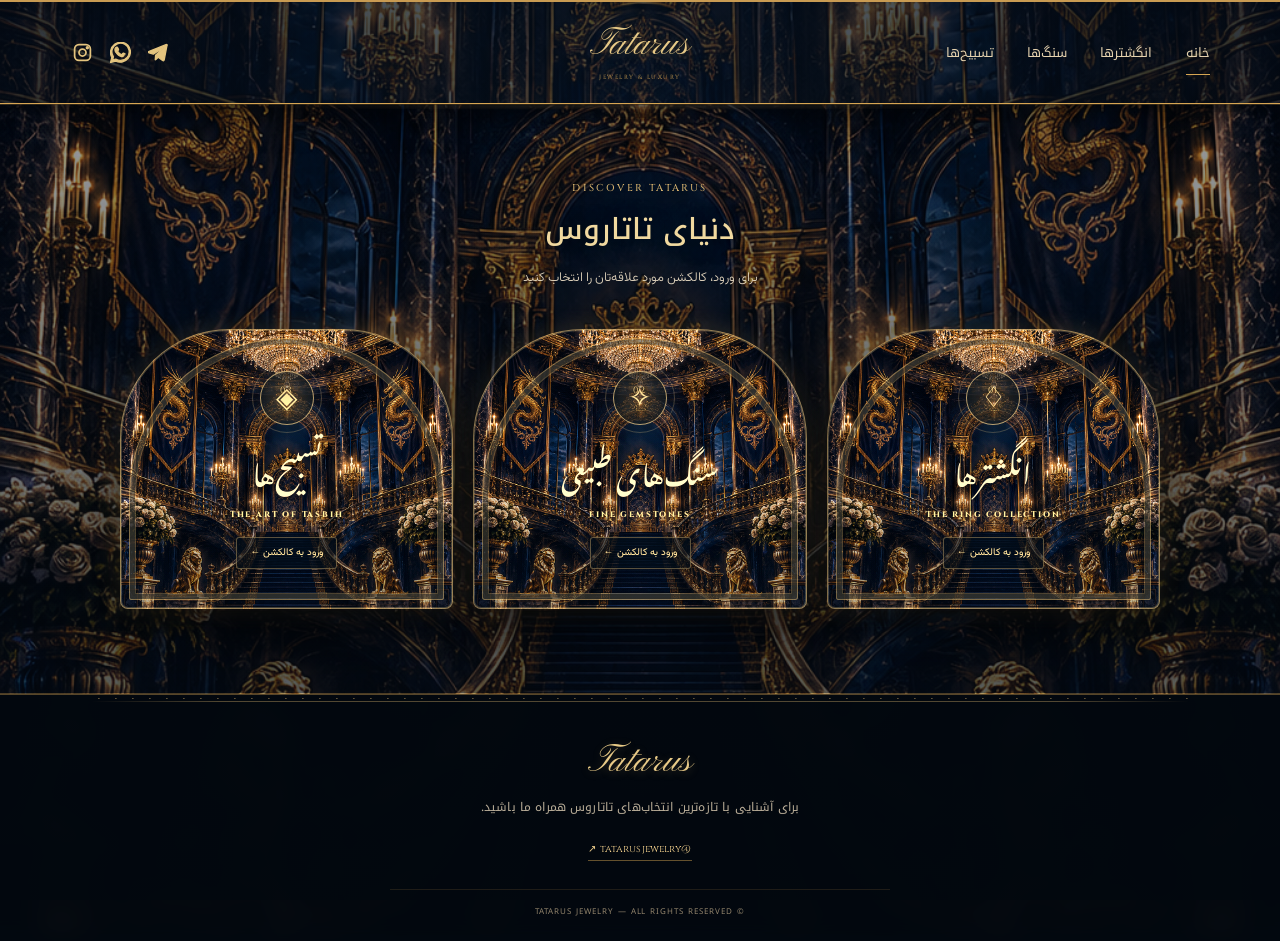
==== index.html @ 9fd5b5a6 "Add Instagram WhatsApp and Telegram header icons" ====
<!DOCTYPE html>
<html lang="fa" dir="rtl">
<head>
  <meta charset="UTF-8">
  <meta name="viewport" content="width=device-width, initial-scale=1">
  <meta name="theme-color" content="#06101e">
  <meta name="description" content="جواهری تاتاروس؛ انتخابی اصیل از انگشترها، سنگ‌های طبیعی و تسبیح‌های خاص.">
  <title>جواهری تاتاروس | TATARUS</title>
  <link rel="preconnect" href="https://fonts.googleapis.com">
  <link rel="preconnect" href="https://fonts.gstatic.com" crossorigin>
  <link href="https://fonts.googleapis.com/css2?family=Cinzel:wght@400;500;600;700&family=Pinyon+Script&family=Great+Vibes&family=Katibeh&family=Noto+Nastaliq+Urdu&family=Noto+Kufi+Arabic:wght@400;500;600;700&family=Vazirmatn:wght@300;400;500;600;700&display=swap" rel="stylesheet">
  <link rel="stylesheet" href="style.css?v=47">
</head>
<body>
<header class="site-header" id="home">
  <a class="wordmark" href="index.html"><span>Tatarus</span><small>JEWELRY &amp; LUXURY</small></a>
  <nav class="main-nav" aria-label="منوی اصلی"><a class="active" href="index.html">خانه</a><a href="rings.html">انگشترها</a><a href="gemstones.html">سنگ‌ها</a><a href="tasbih.html">تسبیح‌ها</a></nav>
  <div class="socials" aria-label="شبکه‌های اجتماعی">
    <a href="https://www.instagram.com/tatarusjewelry/" target="_blank" rel="noopener" aria-label="Instagram" title="Instagram"><svg viewBox="0 0 24 24" aria-hidden="true"><rect x="3" y="3" width="18" height="18" rx="5" fill="none" stroke="currentColor" stroke-width="2"/><circle cx="12" cy="12" r="4" fill="none" stroke="currentColor" stroke-width="2"/><circle cx="17.5" cy="6.5" r="1.2" fill="currentColor"/></svg></a>
    <a href="https://wa.me/989373310885" target="_blank" rel="noopener" aria-label="WhatsApp" title="WhatsApp"><svg viewBox="0 0 24 24" aria-hidden="true"><path fill="currentColor" d="M20.5 3.5A11.8 11.8 0 0 0 2 17.7L.5 23.5l6-1.6A11.8 11.8 0 0 0 20.5 3.5ZM12 21a9.8 9.8 0 0 1-5-1.4l-.4-.2-3.5.9.9-3.4-.2-.4A9.8 9.8 0 1 1 12 21Zm5.4-7.3c-.3-.2-1.7-.9-2-.9s-.5-.2-.7.2-.8.9-1 1.1-.4.2-.7.1a8 8 0 0 1-2.4-1.5 9 9 0 0 1-1.7-2.1c-.2-.3 0-.5.2-.7l.5-.6.2-.5-.1-.5-.9-2.1c-.2-.5-.5-.4-.7-.4h-.6c-.2 0-.5.1-.8.4s-1.1 1.1-1.1 2.6 1.1 3 1.2 3.2a11 11 0 0 0 4.2 4c.6.3 1.1.5 1.5.6.6.2 1.2.2 1.6.1.5-.1 1.7-.7 1.9-1.4.2-.7.2-1.3.1-1.4s-.3-.2-.6-.4Z"/></svg></a>
    <a href="https://t.me/+989373310885" target="_blank" rel="noopener" aria-label="Telegram" title="Telegram"><svg viewBox="0 0 24 24" aria-hidden="true"><path fill="currentColor" d="m21.8 3.2-3.3 17.1c-.2 1.2-.9 1.5-1.8.9l-5-3.7-2.4 2.3c-.3.3-.5.5-1 .5l.4-5.1 9.3-8.4c.4-.4-.1-.6-.6-.2L6.1 13.8l-4.9-1.5c-1.1-.3-1.1-1.1.2-1.6L20.5 3c.9-.3 1.6.2 1.3 1.2Z"/></svg></a>
  </div>
</header>
<main>
<section class="collection section-shell" id="collections"><div class="section-heading"><p class="eyebrow">DISCOVER TATARUS</p><h2>دنیای تاتاروس</h2><p>برای ورود، کالکشن مورد علاقه‌تان را انتخاب کنید</p></div>
<div class="category-doors">
<a class="category-door rings-door" href="rings.html"><span class="door-number">01</span><span class="door-symbol">♢</span><b>انگشترها</b><small>THE RING COLLECTION</small><i>ورود به کالکشن ←</i></a>
<a class="category-door stones-door" href="gemstones.html"><span class="door-number">02</span><span class="door-symbol">✧</span><b>سنگ‌های طبیعی</b><small>FINE GEMSTONES</small><i>ورود به کالکشن ←</i></a>
<a class="category-door tasbih-door" href="tasbih.html"><span class="door-number">03</span><span class="door-symbol">◈</span><b>تسبیح‌ها</b><small>THE ART OF TASBIH</small><i>ورود به کالکشن ←</i></a>
</div></section>
</main>
<footer id="contact"><a class="footer-wordmark" href="index.html">Tatarus</a><p>برای آشنایی با تازه‌ترین انتخاب‌های تاتاروس همراه ما باشید.</p><a class="footer-instagram" href="https://www.instagram.com/tatarusjewelry/" target="_blank" rel="noopener">@tatarusjewelry ↗</a><small>© TATARUS JEWELRY — ALL RIGHTS RESERVED</small></footer>
</body></html>
---- style.css ----
:root{--night:#050b14;--navy:#07172a;--blue:#0b2944;--gold:#d7a653;--gold-light:#f3d18e;--cream:#f5e5c8;--muted:#b9b1a2;--line:#c7964d66}
*{box-sizing:border-box}
html{scroll-behavior:smooth;scroll-padding-top:90px}
body{margin:0;background:var(--night);color:var(--cream);font-family:"Vazirmatn",Tahoma,sans-serif;line-height:1.9}
a{color:inherit;text-decoration:none}
.site-header{height:104px;padding:0 5.5%;display:grid;grid-template-columns:1fr auto 1fr;align-items:center;position:relative;z-index:5;background:radial-gradient(ellipse at 50% 0%,#16304b 0%,#081525 62%,#050b14 100%);border-bottom:1px solid var(--gold);box-shadow:0 8px 35px #0009}
.site-header:before,.site-header:after{content:"";position:absolute;bottom:5px;width:9%;height:1px;background:linear-gradient(90deg,transparent,var(--gold));opacity:.65}
.site-header:before{right:0}.site-header:after{left:0;transform:scaleX(-1)}
.wordmark{justify-self:center;display:flex;flex-direction:column;align-items:center;direction:ltr;line-height:1.2}
.wordmark span{font:400 43px "Great Vibes",cursive;letter-spacing:.035em;color:var(--gold-light);text-shadow:0 0 22px #d7a65355}.footer-wordmark{font:400 34px "Great Vibes",cursive;letter-spacing:.035em;color:var(--gold-light)}
.wordmark small{font:8px "Cinzel",Georgia,serif;letter-spacing:.3em;color:var(--gold);margin-top:7px}
.main-nav{display:flex;gap:clamp(18px,2.6vw,42px);align-items:center}
.main-nav a{font-size:14px;color:#e5d2ae;position:relative;padding:12px 0}
.main-nav a:after{content:"";position:absolute;bottom:3px;right:0;width:0;height:1px;background:var(--gold);transition:.25s}
.main-nav a:hover:after,.main-nav a.active:after{width:100%}
.socials{justify-self:end;display:flex;align-items:center;gap:15px;direction:ltr;color:var(--gold-light);font-size:25px}
.socials span{height:25px;width:1px;background:#c7964d88}
.hero{min-height:590px;position:relative;isolation:isolate;overflow:hidden;display:grid;grid-template-columns:1.05fr .95fr;align-items:center;padding:55px 9% 80px;background:radial-gradient(ellipse at 24% 60%,#0d3452 0%,#09223b 30%,#07172a 64%,#050b14 100%)}
.hero:before{content:"";position:absolute;inset:14px;border:1px solid #d7a65377;z-index:-1;pointer-events:none}
.hero:after{content:"";position:absolute;inset:0;z-index:-1;opacity:.25;background:repeating-radial-gradient(ellipse at 20% 120%,transparent 0 34px,#7aa0b51c 35px 36px,transparent 37px 70px),linear-gradient(90deg,transparent 0%,#02081155 55%,#020811a8 100%)}
.hero-atmosphere{position:absolute;inset:0;z-index:-1;background:radial-gradient(ellipse at 50% 30%,transparent 10%,#02071188 100%)}
.hero-content{grid-column:1;grid-row:1;text-align:right;position:relative;z-index:2;padding:20px 0}
.eyebrow{font:10px "Cinzel",Georgia,serif;letter-spacing:.27em;color:var(--gold);margin:0 0 14px}
.hero h1{font-size:clamp(43px,5vw,68px);font-weight:500;line-height:1.35;margin:0;color:var(--gold-light);text-shadow:0 5px 25px #0009}
.hero h1 em{font-style:normal;color:#f7e9ce}
.hero-subtitle{font-size:clamp(17px,2vw,23px);color:#e6bd78;margin:5px 0 0}
.ornament{display:flex;align-items:center;gap:12px;width:min(100%,330px);margin:22px 0;color:var(--gold)}
.ornament i{height:1px;flex:1;background:linear-gradient(90deg,transparent,var(--gold))}
.ornament i:last-child{background:linear-gradient(90deg,var(--gold),transparent)}
.ornament b{font-size:22px;font-weight:400}
.hero-description{font-size:15px;line-height:2.2;color:#e1d3bc;margin:0 0 26px}
.gold-button{display:inline-flex;align-items:center;gap:28px;padding:10px 24px;border:1px solid var(--gold);color:var(--gold-light);background:#06101c88;clip-path:polygon(8% 0,92% 0,100% 50%,92% 100%,8% 100%,0 50%);min-width:190px;justify-content:center;transition:.25s}
.gold-button:hover{background:var(--gold);color:#07111e}
.gold-button span{font-size:24px;line-height:1}
.hero-art{grid-column:2;grid-row:1;position:relative;min-height:420px;display:grid;place-items:center}
.hero-art:before{content:"";position:absolute;width:min(82%,390px);aspect-ratio:1;border:1px solid #d7a65366;transform:rotate(45deg);box-shadow:0 0 50px #d7a65314,inset 0 0 45px #d7a6530c}
.hero-art:after{content:"";position:absolute;width:min(68%,320px);aspect-ratio:1;border:1px solid #d7a65338;border-radius:50%}
.hero-art-halo{position:absolute;width:65%;aspect-ratio:1;border-radius:50%;background:#d7a65312;filter:blur(45px)}
.hero-art img{position:relative;z-index:1;width:min(76%,350px);max-height:370px;object-fit:contain;filter:drop-shadow(0 16px 38px #000)}
.art-caption{position:absolute;bottom:5px;left:50%;transform:translateX(-50%);font:8px "Cinzel",Georgia,serif;letter-spacing:.24em;color:#c6a36c;white-space:nowrap}
.hero-index{position:absolute;bottom:25px;left:9%;right:9%;display:flex;align-items:center;gap:12px;direction:ltr;color:#c8a66e;font:8px "Cinzel",Georgia,serif;letter-spacing:.2em}
.hero-index i{width:42px;height:1px;background:var(--gold)}
.section-shell{padding-left:7%;padding-right:7%}
.collection{padding-top:66px;padding-bottom:62px;background:linear-gradient(180deg,#071321,#091a2c 50%,#071321);border-top:1px solid #d7a65355;border-bottom:1px solid #d7a65355;position:relative}
.section-heading{text-align:center;margin-bottom:28px}
.section-heading .eyebrow{margin-bottom:5px}
.section-heading h2,.story h2{font-size:clamp(24px,3vw,34px);font-weight:500;color:var(--gold-light);margin:0}
.section-heading>p:last-child{font-size:12px;color:#c6b99f;margin:3px 0 0}
.collection-grid{display:grid;grid-template-columns:repeat(4,1fr);gap:18px}
.collection-card{min-height:190px;position:relative;overflow:hidden;display:flex;flex-direction:column;align-items:center;justify-content:center;gap:5px;border:1px solid var(--gold);outline:1px solid #d7a65344;outline-offset:4px;background:radial-gradient(ellipse at 50% 38%,#334052,#111a27 55%,#080e17);transition:transform .3s,border-color .3s}
.collection-card:before{content:"";position:absolute;inset:7px;border:1px solid #d7a65366;pointer-events:none}
.collection-card:after{content:"";position:absolute;inset:0;background:linear-gradient(135deg,#d7a65314,transparent 45%,#0005);pointer-events:none}
.collection-card:hover{transform:translateY(-5px);border-color:var(--gold-light)}
.collection-card b{font-size:15px;color:#f2d39a;position:relative;z-index:1}
.collection-card small{font:8px "Cinzel",Georgia,serif;letter-spacing:.15em;color:#c7b28e;direction:ltr;position:relative;z-index:1}
.gem{height:85px;width:85px;display:grid;place-items:center;position:relative;margin-bottom:5px;filter:drop-shadow(0 8px 15px #0009)}
.gem:before{content:"";width:54px;height:68px;clip-path:polygon(50% 0,91% 25%,82% 78%,50% 100%,18% 78%,9% 25%);background:linear-gradient(135deg,#d9bd83,#72502c 20%,#f4dfad 32%,#49331e 48%,#d6b36e 70%,#60421e);position:absolute}
.gem span{z-index:1;width:35px;height:48px;clip-path:polygon(50% 0,90% 25%,80% 78%,50% 100%,20% 78%,10% 25%);background:linear-gradient(130deg,#9bc9e8,#164a83 42%,#07172e 70%,#4e86b2);box-shadow:inset 0 0 10px #fff8}
.gem-turquoise span{background:linear-gradient(135deg,#8de7dc,#138b91 45%,#07505c 72%,#b3e9d6)}
.gem-ruby span{background:linear-gradient(135deg,#ff9b9b,#a51e3b 45%,#4c071a 75%,#e76a70)}
.gem-emerald span{background:linear-gradient(135deg,#a7f1bd,#14804d 45%,#06402d 75%,#65c98d)}
.text-link{display:table;margin:29px auto 0;color:var(--gold-light);font-size:12px;border-bottom:1px solid #d7a65377;padding-bottom:5px}
.text-link span{direction:ltr;display:inline-block;margin-right:8px}
.promise{display:grid;grid-template-columns:repeat(4,1fr);align-items:center;gap:12px;padding:27px 7%;background:linear-gradient(90deg,#050b14,#0a1a2c 50%,#050b14);border-bottom:1px solid #d7a65377}
.promise-item{display:flex;align-items:center;justify-content:center;gap:13px}
.promise-icon{font-size:34px;color:var(--gold);line-height:1}
.promise-item div{display:flex;flex-direction:column}
.promise-item b{font-size:13px;color:#edc77f}
.promise-item small{font-size:10px;color:#c3b69e}
.promise-separator{height:44px;width:1px;background:#c7964d88;justify-self:center}
.story{text-align:center;padding-top:72px;padding-bottom:78px;background:radial-gradient(ellipse at 50% 0%,#12243a,#070d17 75%);position:relative;overflow:hidden}
.story:before{content:"";position:absolute;inset:0;background:url("Qasr.PNG") center 52%/220px auto no-repeat;opacity:.045;filter:sepia(1);pointer-events:none}
.story .eyebrow,.story h2,.story>p:last-child{position:relative}
.story h2{margin-bottom:14px}
.story>p:last-child{max-width:650px;margin:0 auto;color:#cfc2a9;font-size:13px;line-height:2.3}
footer{text-align:center;padding:45px 20px 22px;background:#040911;border-top:1px solid #d7a65366}
.footer-wordmark{display:inline-block;font-size:23px}
footer p{font-size:12px;color:#b9ad98;margin:10px 0}
.footer-instagram{display:inline-block;color:var(--gold-light);font:10px "Cinzel",Georgia,serif;letter-spacing:.12em;border-bottom:1px solid #d7a65377;padding-bottom:4px}
footer small{display:block;margin:26px auto 0;padding-top:14px;border-top:1px solid #d7a65322;max-width:500px;color:#92846c;font:8px "Cinzel",Georgia,serif;letter-spacing:.15em}
@media(max-width:760px){
.site-header{height:auto;min-height:88px;padding:13px 18px;grid-template-columns:1fr auto;gap:7px}
.wordmark{grid-column:1;grid-row:1;justify-self:start}.wordmark span{font-size:35px}.wordmark small{font-size:7px}
.socials{grid-column:2;grid-row:1;font-size:21px;gap:10px}
.main-nav{grid-column:1/-1;grid-row:2;justify-content:center;gap:clamp(17px,6vw,30px);padding-top:5px}
.main-nav a{font-size:11px;padding:4px 0}
.hero{min-height:unset;grid-template-columns:1fr;padding:22px 28px 66px;gap:0}
.hero-art{grid-column:1;grid-row:1;min-height:280px}
.hero-art img{width:min(70%,250px);max-height:250px}
.hero-art:before{width:65%}.hero-art:after{width:54%}
.hero-content{grid-column:1;grid-row:2;text-align:center;padding:5px 0 15px}
.hero h1{font-size:43px}.hero-subtitle{font-size:16px}
.ornament{margin:15px auto;width:80%}
.hero-description{font-size:13px;margin-bottom:19px}
.hero-index{left:8%;right:8%;bottom:19px;font-size:7px}
.collection{padding-top:48px;padding-bottom:45px}
.collection-grid{grid-template-columns:repeat(2,minmax(0,1fr));gap:13px}
.collection-card{min-height:170px}
.promise{grid-template-columns:repeat(2,1fr);gap:20px 8px;padding:24px 16px}
.promise-separator{display:none}
.promise-item{justify-content:flex-start;padding-right:8px;gap:9px}
.promise-icon{font-size:28px}
.promise-item b{font-size:11px}.promise-item small{font-size:9px}
.story{padding-top:55px;padding-bottom:58px}
}
@media(max-width:360px){.main-nav{gap:14px}.main-nav a{font-size:10px}.hero h1{font-size:38px}.collection-card{min-height:155px}}


/* FULL-PAGE DRAGON BACKDROP — the original repository artwork anchors the entire page */
html{background:#050b14}
body{
  position:relative;
  isolation:isolate;
  background:transparent !important;
}
body:before{
  content:"";
  position:fixed;
  inset:0;
  z-index:-2;
  pointer-events:none;
  background:
    linear-gradient(180deg,rgba(3,8,16,.58),rgba(3,8,16,.70) 45%,rgba(3,8,16,.78)),
    url("Qasr.PNG") center center / cover no-repeat;
  opacity:1;
}
body:after{
  content:"";
  position:fixed;
  inset:0;
  z-index:-1;
  pointer-events:none;
  background:
    radial-gradient(ellipse at center,transparent 10%,rgba(2,7,14,.38) 100%),
    linear-gradient(90deg,rgba(4,10,19,.45),transparent 50%,rgba(4,10,19,.45));
}
.site-header{
  background:linear-gradient(90deg,rgba(4,10,19,.82),rgba(8,25,43,.72),rgba(4,10,19,.82)) !important;
  backdrop-filter:blur(8px);
}
.hero{
  background:linear-gradient(90deg,rgba(4,12,23,.54),rgba(5,16,29,.34),rgba(4,12,23,.54)) !important;
}
.hero-atmosphere{background:rgba(3,9,17,.18) !important}
.collection{
  background:linear-gradient(180deg,rgba(5,14,25,.78),rgba(7,22,37,.70),rgba(5,14,25,.78)) !important;
}
.promise{
  background:linear-gradient(90deg,rgba(4,10,18,.84),rgba(8,25,42,.74),rgba(4,10,18,.84)) !important;
}
.story{
  background:linear-gradient(180deg,rgba(6,16,29,.78),rgba(3,9,17,.82)) !important;
}
.story:before{opacity:.025 !important}
footer{background:rgba(3,8,15,.88) !important}
@media(max-width:760px){
  body:before{
    background:
      linear-gradient(180deg,rgba(3,8,16,.62),rgba(3,8,16,.74) 48%,rgba(3,8,16,.82)),
      url("Qasr.PNG") center center / auto 100vh no-repeat;
  }
  .hero{background:rgba(4,12,23,.34) !important}
}


/* QASR — palace artwork as the continuous full-page backdrop */
.story:before{background:none !important}
.hero-art{display:none !important}
@media(max-width:760px){body:before{background:linear-gradient(180deg,rgba(3,8,16,.58),rgba(3,8,16,.70) 45%,rgba(3,8,16,.78)),url("Qasr.PNG") center center / cover no-repeat !important}}


/* Royal refined TATAROS wordmark */
.site-header{position:relative;grid-template-columns:1fr auto 1fr !important}
.wordmark{grid-column:2 !important;grid-row:1 !important;justify-self:center !important;align-self:center !important;position:relative;z-index:2}
.wordmark span{font-family:"Cinzel",serif !important;font-size:19px !important;font-weight:500 !important;letter-spacing:.19em !important;line-height:1.15 !important;color:#e4c47e !important;text-shadow:0 1px 8px rgba(212,173,98,.24) !important}
.wordmark small{font-size:6px !important;letter-spacing:.28em !important}
@media(max-width:760px){.site-header{grid-template-columns:1fr auto 1fr !important}.wordmark{grid-column:2 !important;grid-row:1 !important;justify-self:center !important}.wordmark span{font-size:16px !important;letter-spacing:.16em !important}.main-nav{grid-column:1/-1 !important;grid-row:2 !important}}


/* Keep header social icons clear of the centered TATAROS wordmark */
.site-header>.wordmark{grid-column:2 !important;grid-row:1 !important}
.site-header>.main-nav{grid-column:1 !important;grid-row:1 !important}
.site-header>.socials{grid-column:3 !important;grid-row:1 !important;justify-self:end !important;position:relative !important;z-index:3 !important}
@media(max-width:760px){
  .site-header{grid-template-columns:minmax(0,1fr) auto minmax(0,1fr) !important}
  .site-header>.wordmark{grid-column:2 !important;grid-row:1 !important;justify-self:center !important}
  .site-header>.socials{grid-column:3 !important;grid-row:1 !important;justify-self:end !important;gap:7px !important;font-size:17px !important}
  .site-header>.main-nav{grid-column:1/-1 !important;grid-row:2 !important}
}


/* Persian hero title in elegant Nastaliq */
.hero h1{font-family:"Noto Nastaliq Urdu",serif !important;font-size:clamp(34px,4vw,48px) !important;font-weight:500 !important;line-height:2.05 !important;letter-spacing:0 !important;padding:0 0 10px !important}
@media(max-width:760px){.hero h1{font-size:32px !important;line-height:2 !important}}


/* Confirmed Nastaliq treatment — smaller and lighter */
.hero h1{
  font-family:"Noto Nastaliq Urdu",serif !important;
  font-size:27px !important;
  font-weight:400 !important;
  line-height:2.1 !important;
  letter-spacing:0 !important;
  direction:rtl !important;
  text-shadow:0 3px 14px rgba(0,0,0,.55) !important;
  padding:0 0 8px !important;
}
.hero h1 em{font-family:inherit !important;font-style:normal !important}
@media(max-width:760px){
  .hero h1{font-size:23px !important;line-height:2.15 !important}
}


/* Elegant geometric Kufic Persian title */
.hero h1{
  font-family:"Noto Kufi Arabic",sans-serif !important;
  font-size:25px !important;
  font-weight:500 !important;
  line-height:1.9 !important;
  letter-spacing:-.035em !important;
  direction:rtl !important;
  text-shadow:0 2px 12px rgba(0,0,0,.5) !important;
  padding:0 0 8px !important;
}
.hero h1 em{font-family:inherit !important;font-style:normal !important}
@media(max-width:760px){
  .hero h1{font-size:21px !important;line-height:2 !important;letter-spacing:-.04em !important}
}


/* Persian site-wide calligraphic typography: Katibeh, a Thuluth-influenced display face */
body{font-family:"Katibeh","Vazirmatn",serif !important;font-size:19px !important;line-height:2 !important}
body :is(h1,h2,h3,h4,p,a,button,small,b,strong,li,label,input,textarea){font-family:"Katibeh","Vazirmatn",serif}
.site-header .main-nav a{font-size:19px !important}
.hero h1{font-family:"Katibeh","Vazirmatn",serif !important;font-size:32px !important;font-weight:400 !important;line-height:2 !important}
.hero-subtitle,.hero-description{font-family:"Katibeh","Vazirmatn",serif !important;font-size:20px !important;line-height:2 !important}
.collection h2,.story h2,.promise b,.collection-card b{font-family:"Katibeh","Vazirmatn",serif !important;font-weight:400 !important}
.wordmark,.wordmark span,.wordmark small,.eyebrow,.art-caption,.hero-index,.collection-card small,.footer-instagram,footer small{font-family:"Cinzel",Georgia,serif !important}
@media(max-width:760px){
 body{font-size:18px !important;line-height:2 !important}
 .site-header .main-nav a{font-size:17px !important}
 .hero h1{font-size:27px !important}
 .hero-subtitle,.hero-description{font-size:18px !important}
}


/* TATAROS — decorative geometric Kufic for all Persian copy */
@import url('https://fonts.googleapis.com/css2?family=Noto+Kufi+Arabic:wght@400;500;600;700&display=swap');
body,
body :is(h1,h2,h3,h4,p,a,button,small,b,strong,li,label,input,textarea,nav,section,footer){
  font-family:"Noto Kufi Arabic","Vazirmatn",sans-serif !important;
}
body{font-weight:400 !important;line-height:2.15 !important}
.hero h1{
  font-family:"Noto Kufi Arabic","Vazirmatn",sans-serif !important;
  font-size:24px !important;font-weight:600 !important;
  line-height:2 !important;letter-spacing:-.055em !important;
  color:#f0d69a !important;
  text-shadow:0 2px 12px rgba(0,0,0,.65),0 0 18px rgba(212,173,98,.18) !important;
  padding:7px 18px 12px !important;
  border-top:1px solid rgba(212,173,98,.5) !important;
  border-bottom:1px solid rgba(212,173,98,.5) !important;
  width:fit-content;max-width:100%;margin-inline-start:auto !important;
  position:relative;
}
.hero h1:before,.hero h1:after{
  content:"✧";position:absolute;top:50%;transform:translateY(-50%);
  color:#d4ad62;font-size:13px;font-family:serif !important;
}
.hero h1:before{right:2px}.hero h1:after{left:2px}
.hero h1 em{font-family:inherit !important;font-style:normal !important}
.collection h2,.story h2{
  font-weight:600 !important;color:#e7c783 !important;
  letter-spacing:-.035em !important;
}
@media(max-width:760px){
  body{line-height:2.05 !important}
  .hero h1{font-size:21px !important;padding:5px 16px 10px !important;margin-inline:auto !important}
}


/* TATAROS — refined small, horizontally elongated Nastaliq */
body,
body :is(h1,h2,h3,h4,p,a,button,small,b,strong,li,label,input,textarea,nav,section,footer){
  font-family:"Noto Nastaliq Urdu","Katibeh",serif !important;
  font-weight:400 !important;
  letter-spacing:.012em !important;
  font-kerning:normal;
}
body{font-size:15px !important;line-height:2.35 !important}
.site-header .main-nav a{font-size:14px !important;line-height:2.1 !important}
.hero h1{
  font-family:"Noto Nastaliq Urdu","Katibeh",serif !important;
  font-size:22px !important;font-weight:400 !important;
  line-height:2.25 !important;letter-spacing:.025em !important;
  padding:4px 17px 9px !important;
}
.hero-subtitle,.hero-description{font-size:15px !important;line-height:2.35 !important}
.collection h2,.story h2{font-size:19px !important;font-weight:400 !important;line-height:2.2 !important}
.collection-card b,.promise-item b{font-size:15px !important;font-weight:400 !important}
.collection-card small,.eyebrow,.hero-index,footer small{font-family:"Cinzel",Georgia,serif !important;letter-spacing:.12em !important}
@media(max-width:760px){
  body{font-size:14px !important;line-height:2.3 !important}
  .site-header .main-nav a{font-size:13px !important}
  .hero h1{font-size:19px !important;line-height:2.35 !important;letter-spacing:.02em !important}
  .hero-subtitle,.hero-description{font-size:14px !important}
  .collection h2,.story h2{font-size:17px !important}
  .collection-card b,.promise-item b{font-size:13px !important}
}


/* TATAROS English signature — refined Copperplate-inspired pointed-pen script */
.site-header .wordmark span,
.footer-wordmark{
  font-family:"Pinyon Script","Great Vibes",cursive !important;
  font-weight:400 !important;
  font-style:normal !important;
  text-transform:none !important;
  letter-spacing:.015em !important;
  color:#e8ca87 !important;
  text-shadow:0 2px 10px rgba(212,173,98,.28) !important;
}
.site-header .wordmark span{
  display:inline-block !important;
  font-size:37px !important;
  line-height:1.15 !important;
  white-space:nowrap !important;
}
.site-header .wordmark small{letter-spacing:.24em !important}
.footer-wordmark{font-size:38px !important;line-height:1.2 !important}
@media(max-width:760px){
  .site-header .wordmark span{font-size:31px !important}
  .footer-wordmark{font-size:32px !important}
}


/* Header social brand marks — delicate gold line icons */
.site-header>.socials{
  display:flex !important;align-items:center !important;gap:13px !important;
  direction:ltr !important;font-size:initial !important;
}
.site-header>.socials>a{
  display:grid !important;place-items:center !important;
  width:25px !important;height:25px !important;
  color:#e4c47e !important;transition:color .2s ease,transform .2s ease;
}
.site-header>.socials>a:hover{color:#fff0c4 !important;transform:translateY(-2px)}
.site-header>.socials svg{
  display:block;width:21px;height:21px;fill:none;stroke:currentColor;
  stroke-width:1.55;stroke-linecap:round;stroke-linejoin:round;
}
.site-header>.socials svg .social-dot{fill:currentColor;stroke:none}
.site-header>.socials>a:nth-child(2) svg{stroke-width:1.35}
@media(max-width:760px){
 .site-header>.socials{gap:8px !important}
 .site-header>.socials>a{width:22px !important;height:22px !important}
 .site-header>.socials svg{width:19px;height:19px}
}


/* Instagram reel cards — visible playable media in the collection */
.collection-grid.reel-grid{
  grid-template-columns:repeat(3,minmax(0,1fr)) !important;
  align-items:start !important;gap:20px !important;
}
.reel-card{
  min-width:0;overflow:hidden;display:flex;flex-direction:column;align-items:stretch;
  border:1px solid rgba(212,173,98,.78);outline:1px solid rgba(212,173,98,.22);
  outline-offset:3px;background:linear-gradient(180deg,rgba(8,22,38,.96),rgba(3,10,19,.98));
  box-shadow:0 12px 30px rgba(0,0,0,.28);
}
.reel-frame{width:100%;aspect-ratio:9/16;max-height:480px;overflow:hidden;background:#071321}
.reel-frame iframe{display:block;width:100%;height:100%;min-height:360px;border:0;background:#071321}
.reel-caption{display:flex;flex-direction:column;align-items:center;gap:2px;padding:12px 8px 4px;text-align:center}
.reel-caption b{font-family:"Noto Nastaliq Urdu","Katibeh",serif;color:#f0d69a;font-size:17px;font-weight:400}
.reel-caption small{font-family:"Cinzel",Georgia,serif;color:#c7b28e;font-size:8px;letter-spacing:.12em}
.reel-open{align-self:center;color:#e8ca87;font-size:11px;padding:7px 12px 12px}
.reel-open:hover{color:#fff0c5}
@media(max-width:760px){
 .collection-grid.reel-grid{grid-template-columns:repeat(1,minmax(0,1fr)) !important;gap:22px !important;max-width:380px;margin-inline:auto}
 .reel-frame{max-height:none;aspect-ratio:9/16}
 .reel-frame iframe{min-height:430px}
}


/* TATAROS — compact side-by-side collection cards */
.collection-grid.reel-grid{
  display:grid !important;
  grid-template-columns:repeat(3,minmax(0,1fr)) !important;
  gap:12px !important;
  align-items:start !important;
  max-width:100% !important;
}
.reel-card{
  min-width:0 !important;
  outline-offset:2px !important;
}
.reel-frame{
  aspect-ratio:9/16 !important;
  max-height:300px !important;
}
.reel-frame iframe{
  width:100% !important;
  height:100% !important;
  min-height:0 !important;
}
.reel-caption{padding:7px 3px 2px !important;gap:0 !important}
.reel-caption b{font-size:13px !important;line-height:1.8 !important}
.reel-caption small{font-size:7px !important}
.reel-open{font-size:9px !important;padding:4px 3px 7px !important}
@media(max-width:760px){
  .collection-grid.reel-grid{
    grid-template-columns:repeat(3,minmax(0,1fr)) !important;
    gap:7px !important;
    width:100% !important;
    max-width:100% !important;
  }
  .reel-card{outline-offset:1px !important}
  .reel-frame{aspect-ratio:9/16 !important;max-height:190px !important}
  .reel-frame iframe{min-height:0 !important}
  .reel-caption{padding:5px 2px 1px !important}
  .reel-caption b{font-size:10px !important;line-height:1.7 !important}
  .reel-caption small{font-size:6px !important;letter-spacing:.04em !important}
  .reel-open{font-size:8px !important;padding:3px 1px 5px !important}
}


/* TATAROS — neat, compact collection gallery */
.collection-grid.reel-grid{
  width:min(100%,820px) !important;
  margin:0 auto !important;
  display:grid !important;
  grid-template-columns:repeat(3,minmax(0,1fr)) !important;
  gap:14px !important;
  align-items:stretch !important;
}
.collection-grid.reel-grid .reel-card{
  border-radius:5px !important;
  outline:0 !important;
  overflow:hidden !important;
  box-shadow:0 6px 18px rgba(0,0,0,.22) !important;
}
.collection-grid.reel-grid .reel-frame{
  width:100% !important;
  aspect-ratio:4/5 !important;
  max-height:250px !important;
  overflow:hidden !important;
}
.collection-grid.reel-grid .reel-frame iframe{
  width:100% !important;height:100% !important;min-height:0 !important;
}
.collection-grid.reel-grid .reel-caption{
  min-height:52px !important;
  justify-content:center !important;
  padding:7px 5px 2px !important;
}
.collection-grid.reel-grid .reel-caption b{
  font-size:12px !important;line-height:1.9 !important;
}
.collection-grid.reel-grid .reel-caption small{font-size:7px !important}
.collection-grid.reel-grid .reel-open{
  font-size:9px !important;padding:3px 4px 8px !important;
}
@media(max-width:760px){
  .collection-grid.reel-grid{
    width:100% !important;max-width:100% !important;
    grid-template-columns:repeat(3,minmax(0,1fr)) !important;
    gap:8px !important;
  }
  .collection-grid.reel-grid .reel-frame{
    aspect-ratio:4/5 !important;max-height:145px !important;
  }
  .collection-grid.reel-grid .reel-caption{
    min-height:48px !important;padding:5px 2px 1px !important;
  }
  .collection-grid.reel-grid .reel-caption b{font-size:9px !important;line-height:1.8 !important}
  .collection-grid.reel-grid .reel-caption small{font-size:5px !important;letter-spacing:.02em !important}
  .collection-grid.reel-grid .reel-open{font-size:7px !important;padding:2px 1px 6px !important}
}


/* TATARUS — precious gemstone collection */
.gemstone-section{
  padding-top:42px !important;padding-bottom:48px !important;
  border-top:1px solid rgba(212,173,98,.24);
}
.gemstone-grid{
  width:min(100%,820px);margin:24px auto 18px;
  display:grid;grid-template-columns:repeat(3,minmax(0,1fr));gap:14px;
}
.gemstone-card{
  min-height:155px;display:flex;flex-direction:column;align-items:center;justify-content:center;
  gap:5px;text-decoration:none;text-align:center;color:#f0d69a;
  border:1px solid rgba(212,173,98,.75);
  box-shadow:inset 0 0 28px rgba(0,0,0,.28),0 8px 22px rgba(0,0,0,.22);
  position:relative;overflow:hidden;
}
.gemstone-card:before{
  content:"";position:absolute;inset:7px;border:1px solid rgba(243,217,154,.22);pointer-events:none;
}
.gemstone-symbol{font-family:Georgia,serif;font-size:32px;line-height:1.2;color:#f3d99a}
.gemstone-card b{font-size:17px !important;color:#f3d99a}
.gemstone-card small{font-family:"Cinzel",Georgia,serif;font-size:8px;letter-spacing:.14em;color:#e4c47e}
.gemstone-turquoise{background:radial-gradient(ellipse at 50% 35%,#287f83 0%,#0d444b 42%,#061629 100%)}
.gemstone-agate{background:radial-gradient(ellipse at 50% 35%,#a94c42 0%,#59221f 46%,#061629 100%)}
.gemstone-sharaf{background:radial-gradient(ellipse at 50% 35%,#b58a42 0%,#61451f 46%,#061629 100%)}
.gemstone-card:hover{transform:translateY(-3px);transition:transform .2s ease,filter .2s ease;filter:brightness(1.12)}
@media(max-width:760px){
  .gemstone-grid{gap:8px;margin:18px auto 14px}
  .gemstone-card{min-height:112px}
  .gemstone-symbol{font-size:25px}
  .gemstone-card b{font-size:12px !important}
  .gemstone-card small{font-size:6px;letter-spacing:.05em}
}


/* TATARUS — refined Kufic Mu'aqqad identity across the whole website */
:root{
  --kufic-gold:#d9b46d;
  --kufic-line:rgba(217,180,109,.52);
}
/* Clear the earlier mixed calligraphic overrides and use a consistent geometric Arabic face */
body,
body :is(h1,h2,h3,h4,p,a,button,small,b,strong,li,label,input,textarea,nav,section,footer){
  font-family:"Noto Kufi Arabic","Vazirmatn",sans-serif !important;
  font-weight:400 !important;
  font-kerning:normal;
}
body{line-height:2.15 !important}
.site-header .main-nav a{font-size:13px !important;letter-spacing:0 !important}
.hero h1,.hero-subtitle,.hero-description,
.section-heading h2,.story h2,.promise-item b,
.collection-card b,.gemstone-card b,.reel-caption b{
  font-family:"Noto Kufi Arabic","Vazirmatn",sans-serif !important;
  letter-spacing:-.035em !important;
}
.hero h1{font-size:23px !important;font-weight:600 !important;line-height:2 !important}
.hero-subtitle{font-size:16px !important}
.hero-description{font-size:13px !important}
.section-heading h2,.story h2{font-size:19px !important;font-weight:600 !important}
.collection-card b,.gemstone-card b,.promise-item b{font-size:13px !important;font-weight:500 !important}
.reel-caption b{font-size:12px !important}
.gemstone-card{border-radius:0 !important}
/* Interlaced square-kufic inspired edging: restrained gold geometry, not a font imitation */
.site-header{
  border-bottom:1px solid var(--kufic-gold) !important;
  box-shadow:0 8px 35px #0009, inset 0 -4px 0 rgba(217,180,109,.07) !important;
}
.site-header:after,.site-header:before{
  height:5px !important;width:16% !important;bottom:0 !important;
  background:repeating-linear-gradient(90deg,transparent 0 5px,var(--kufic-line) 5px 6px,transparent 6px 10px) !important;
  opacity:.9 !important;
}
.hero:before{
  border:1px solid var(--kufic-line) !important;
  outline:1px solid rgba(217,180,109,.15);
  outline-offset:5px;
}
.collection,.gemstone-section,.promise,.story,footer{
  position:relative;
}
.collection:before,.gemstone-section:before,.promise:before,.story:before,footer:before{
  content:"";position:absolute;top:0;left:7%;right:7%;height:7px;
  pointer-events:none;opacity:.72;
  background:
    repeating-linear-gradient(90deg,transparent 0 8px,var(--kufic-gold) 8px 9px,transparent 9px 17px),
    linear-gradient(90deg,transparent,var(--kufic-line) 12%,var(--kufic-line) 88%,transparent);
  background-size:100% 1px,100% 1px;
  background-position:center 3px,center 6px;background-repeat:repeat-x;
}
.collection-card:before,.gemstone-card:before,.reel-card:before{
  border:1px solid rgba(217,180,109,.42) !important;
}
.collection-card:after,.gemstone-card:after{content:"";position:absolute;inset:0;pointer-events:none}
.collection-card,.gemstone-card,.reel-card{
  outline:1px solid rgba(217,180,109,.18);
  outline-offset:3px;
}
.section-heading .eyebrow{font-family:"Cinzel",Georgia,serif !important}
@media(max-width:760px){
  body{line-height:2.05 !important}
  .site-header .main-nav a{font-size:12px !important}
  .hero h1{font-size:20px !important;line-height:2.05 !important}
  .hero-subtitle{font-size:14px !important}
  .hero-description{font-size:12px !important}
  .section-heading h2,.story h2{font-size:17px !important}
  .collection-card b,.gemstone-card b,.promise-item b{font-size:11px !important}
  .collection:before,.gemstone-section:before,.promise:before,.story:before,footer:before{left:5%;right:5%}
}


/* TATARUS gemstone flipbook */
.gemstone-book-wrap{width:min(100%,900px);margin:32px auto 12px;padding:0 12px}
.gemstone-book{position:relative;padding:22px 22px 14px;background:linear-gradient(135deg,#0c2035,#06101d 55%,#10243a);border:1px solid #d9b46d;box-shadow:0 18px 48px #0008,inset 0 0 0 5px #d9b46d12}
.gemstone-book:before{content:"";position:absolute;inset:8px;border:1px solid #d9b46d55;pointer-events:none}
.gemstone-book-spread{display:grid;grid-template-columns:1fr 1fr;direction:rtl;min-height:360px;position:relative;perspective:1400px}
.gemstone-page{position:relative;min-width:0;display:flex;flex-direction:column;align-items:center;justify-content:center;text-align:center;padding:25px 18px;background:linear-gradient(145deg,#f3e6c9,#d8c49c 70%,#c6ad7c);color:#172338;border:1px solid #b89556;overflow:hidden}
.gemstone-page-right{border-radius:0 3px 3px 0;box-shadow:inset -8px 0 15px #4b371522}
.gemstone-page-left{border-radius:3px 0 0 3px;box-shadow:inset 8px 0 15px #4b371522}
.gemstone-page:before{content:"";position:absolute;inset:10px;border:1px solid #a47c3c99;pointer-events:none}
.gemstone-page:after{content:"";position:absolute;inset:15px;background:repeating-linear-gradient(0deg,transparent 0 22px,#a47c3c0d 22px 23px);pointer-events:none}
.gemstone-page-empty{background:linear-gradient(145deg,#e8d9b8,#c9b58d)}
.gemstone-page .page-number{position:absolute;bottom:17px;font:10px Cinzel,serif;color:#826437;direction:ltr}
.gemstone-page .stone-art{width:116px;height:116px;display:grid;place-items:center;margin-bottom:14px;position:relative;z-index:1}
.gemstone-page .stone-art:before{content:"";width:80px;height:96px;clip-path:polygon(50% 0,90% 22%,100% 58%,73% 94%,50% 100%,27% 94%,0 58%,10% 22%);background:linear-gradient(135deg,var(--stone-light),var(--stone) 42%,var(--stone-dark) 78%,var(--stone-light));filter:drop-shadow(0 9px 7px #1c243866);box-shadow:inset 0 0 15px #fff8}
.gemstone-page h3{position:relative;z-index:1;margin:0;color:#243148;font-size:21px;font-weight:600}
.gemstone-page .stone-en{position:relative;z-index:1;font:10px Cinzel,serif;letter-spacing:.16em;color:#80643c;margin-top:5px;direction:ltr}
.gemstone-page .stone-note{position:relative;z-index:1;font-size:11px;color:#5d503b;margin-top:12px}
.gemstone-page .page-kufic{position:absolute;top:19px;color:#9c793f;font:16px Georgia,serif;letter-spacing:.35em;z-index:1}
.gemstone-book-controls{display:flex;justify-content:center;align-items:center;gap:24px;margin-top:17px;direction:rtl;position:relative;z-index:2}
.gemstone-book-controls button{border:1px solid #d9b46d;background:#091a2c;color:#f0d69a;padding:7px 17px;font:12px "Noto Kufi Arabic",sans-serif;cursor:pointer}
.gemstone-book-controls button:disabled{opacity:.35;cursor:default}
#gemstonePageCount{font:11px Cinzel,serif;color:#e8ca87;direction:ltr}
.gemstone-book-hint{text-align:center;color:#c7b28e;font-size:10px;margin:10px 0 0}
.gemstone-page.turning{animation:gemPageTurn .48s ease both}
@keyframes gemPageTurn{0%{transform:rotateY(0);opacity:1}45%{transform:rotateY(-75deg);opacity:.45}100%{transform:rotateY(0);opacity:1}}
@media(max-width:600px){
 .gemstone-book-wrap{padding:0 3px;margin-top:22px}
 .gemstone-book{padding:15px 12px 10px}
 .gemstone-book-spread{min-height:260px}
 .gemstone-page{padding:19px 8px}
 .gemstone-page:before{inset:6px}
 .gemstone-page .stone-art{width:78px;height:78px;margin-bottom:8px}
 .gemstone-page .stone-art:before{width:56px;height:68px}
 .gemstone-page h3{font-size:14px}
 .gemstone-page .stone-en{font-size:7px;letter-spacing:.08em}
 .gemstone-page .stone-note{font-size:8px;margin-top:7px}
 .gemstone-page .page-kufic{font-size:11px;top:13px}
 .gemstone-page .page-number{bottom:10px;font-size:8px}
 .gemstone-book-controls{gap:12px;margin-top:12px}
 .gemstone-book-controls button{font-size:10px;padding:6px 10px}
}


/* TATARUS — royal header background */
.site-header{
  isolation:isolate;
  overflow:hidden;
  background:
    radial-gradient(ellipse at 50% 48%,rgba(31,69,96,.58) 0%,rgba(10,31,51,.35) 34%,transparent 68%),
    radial-gradient(ellipse at 50% -35%,rgba(216,177,103,.18),transparent 58%),
    repeating-linear-gradient(135deg,rgba(226,190,124,.025) 0 1px,transparent 1px 9px),
    linear-gradient(105deg,#020914 0%,#0a2035 24%,#102b43 50%,#0a2035 76%,#020914 100%) !important;
  border-bottom:1px solid #d9b46d !important;
  box-shadow:0 10px 38px #000b,inset 0 1px 0 #f0d69a33,inset 0 -10px 24px #0005 !important;
}
.site-header:before,.site-header:after{
  top:50% !important;
  bottom:auto !important;
  width:auto !important;
  height:auto !important;
  transform:translateY(-50%) !important;
  background:none !important;
  opacity:.17 !important;
  color:#e5c27d !important;
  pointer-events:none;
  z-index:0;
  text-shadow:0 0 24px #d9b46d55;
}
.site-header:before{
  content:"♛" !important;
  right:4.2% !important;
  font:48px Georgia,serif !important;
}
.site-header:after{
  content:"اژدها" !important;
  left:4.2% !important;
  font:26px "Noto Nastaliq Urdu",serif !important;
  letter-spacing:2px;
}
.site-header .wordmark,.site-header .main-nav,.site-header .socials{
  position:relative;
  z-index:1;
}
@media(max-width:760px){
  .site-header:before{right:2% !important;font-size:29px !important;opacity:.12 !important}
  .site-header:after{left:2% !important;font-size:16px !important;opacity:.12 !important}
}


/* Stronger, clearly visible royal header treatment */
.site-header{
  background:
    radial-gradient(ellipse at 50% 50%,rgba(42,83,112,.82) 0%,rgba(15,43,67,.68) 42%,transparent 72%),
    radial-gradient(ellipse at 50% 0%,rgba(226,187,112,.28),transparent 62%),
    repeating-linear-gradient(135deg,rgba(230,196,132,.07) 0 1px,transparent 1px 7px),
    linear-gradient(105deg,#020812 0%,#0b2943 22%,#153b59 50%,#0b2943 78%,#020812 100%) !important;
  border-top:2px solid #c99b52 !important;
  border-bottom:2px solid #e2bd78 !important;
  box-shadow:0 12px 42px #000d,inset 0 0 32px #d9b46d20,inset 0 2px 0 #f7dda755 !important;
}
.site-header:before{
  content:"♛" !important;
  right:4% !important;
  font:68px Georgia,serif !important;
  opacity:.52 !important;
  color:#f0cf8b !important;
  text-shadow:0 0 12px #d9b46d88,0 0 30px #d9b46d66 !important;
}
.site-header:after{
  content:"اژدها" !important;
  left:4% !important;
  font:38px "Noto Nastaliq Urdu",serif !important;
  opacity:.48 !important;
  color:#f0cf8b !important;
  text-shadow:0 0 12px #d9b46d88,0 0 28px #d9b46d55 !important;
}
@media(max-width:760px){
  .site-header:before{right:2% !important;font-size:40px !important;opacity:.42 !important}
  .site-header:after{left:2% !important;font-size:23px !important;opacity:.4 !important}
}


/* TATARUS — compact four-column gemstone collection */
.gemstone-grid{
  width:min(100%,980px) !important;
  margin:22px auto 16px !important;
  display:grid !important;
  grid-template-columns:repeat(4,minmax(0,1fr)) !important;
  gap:11px !important;
}
.gemstone-card-refined{
  min-height:116px !important;
  padding:13px 8px 10px !important;
  gap:4px !important;
  border:1px solid rgba(222,184,112,.58) !important;
  outline:1px solid rgba(222,184,112,.12) !important;
  outline-offset:2px !important;
  background:
    radial-gradient(ellipse at 50% 22%,color-mix(in srgb,var(--stone) 36%,#17304a) 0%,transparent 68%),
    linear-gradient(145deg,#10283e,#071525 78%) !important;
  box-shadow:inset 0 1px 0 rgba(255,238,198,.12),0 5px 15px #0005 !important;
  transition:transform .22s ease,border-color .22s ease,box-shadow .22s ease !important;
}
.gemstone-card-refined:before{
  inset:5px !important;
  border:1px solid rgba(232,199,139,.22) !important;
}
.gemstone-card-refined:hover{
  transform:translateY(-3px) !important;
  border-color:#f0d69a !important;
  box-shadow:inset 0 1px 0 #fff3,0 9px 20px #0007 !important;
}
.gemstone-crystal{
  display:block;
  width:33px;height:39px;
  margin:0 auto 5px;
  clip-path:polygon(50% 0,88% 23%,100% 61%,72% 94%,50% 100%,28% 94%,0 61%,12% 23%);
  background:linear-gradient(135deg,var(--stone-light) 0%,var(--stone) 45%,var(--stone-dark) 78%,var(--stone-light) 100%);
  box-shadow:inset 0 0 8px #fff8;
  filter:drop-shadow(0 4px 5px #0009);
  position:relative;
}
.gemstone-card-refined b{
  font-size:12px !important;
  line-height:1.7 !important;
  color:#f2d69b !important;
}
.gemstone-card-refined small{
  font-size:6px !important;
  letter-spacing:.1em !important;
  color:#c9ad78 !important;
}
@media(max-width:760px){
  .gemstone-grid{
    grid-template-columns:repeat(2,minmax(0,1fr)) !important;
    gap:9px !important;
    margin:18px auto 14px !important;
  }
  .gemstone-card-refined{min-height:105px !important;padding:10px 6px 8px !important}
  .gemstone-crystal{width:29px;height:34px}
  .gemstone-card-refined b{font-size:11px !important}
  .gemstone-card-refined small{font-size:6px !important}
}


/* Restore palace atmosphere in the header; remove decorative text and crown */
.site-header{
  background:
    linear-gradient(90deg,rgba(3,10,20,.82),rgba(5,17,31,.66) 50%,rgba(3,10,20,.82)),
    url("Qasr.PNG") center 48%/cover no-repeat !important;
  border-bottom:1px solid var(--gold) !important;
  box-shadow:0 8px 35px #0009 !important;
}
.site-header:before,.site-header:after{
  content:none !important;
  display:none !important;
}


/* TATARUS gemstone collection — delicate compact 4-column tiles */
.gemstone-grid{
  width:min(100%,900px) !important;
  margin:20px auto 14px !important;
  display:grid !important;
  grid-template-columns:repeat(4,minmax(0,1fr)) !important;
  gap:9px !important;
}
.gemstone-card-refined{
  min-height:88px !important;
  height:88px !important;
  padding:8px 5px 7px !important;
  display:flex !important;
  flex-direction:column !important;
  align-items:center !important;
  justify-content:center !important;
  gap:2px !important;
  border:1px solid rgba(222,184,112,.48) !important;
  outline:0 !important;
  border-radius:3px !important;
  background:linear-gradient(145deg,#10263b,#081522 78%) !important;
  box-shadow:inset 0 1px 0 rgba(255,238,198,.10),0 3px 10px #0004 !important;
}
.gemstone-card-refined:before{
  inset:4px !important;
  border:1px solid rgba(232,199,139,.18) !important;
}
.gemstone-crystal{
  width:24px !important;
  height:28px !important;
  margin:0 auto 3px !important;
}
.gemstone-card-refined b{
  font-size:10px !important;
  line-height:1.45 !important;
  white-space:nowrap;
}
.gemstone-card-refined small{
  font-size:5px !important;
  line-height:1.2 !important;
  letter-spacing:.06em !important;
}
@media(max-width:760px){
  .gemstone-grid{
    grid-template-columns:repeat(4,minmax(0,1fr)) !important;
    gap:6px !important;
    margin:16px auto 12px !important;
  }
  .gemstone-card-refined{
    min-height:76px !important;
    height:76px !important;
    padding:6px 2px 5px !important;
  }
  .gemstone-card-refined:before{inset:3px !important}
  .gemstone-crystal{width:19px !important;height:22px !important;margin-bottom:2px !important}
  .gemstone-card-refined b{font-size:9px !important}
  .gemstone-card-refined small{font-size:4px !important;letter-spacing:0 !important}
}


/* TATARUS — two distinct gemstone collections */
.gemstone-matte-section{
  background:linear-gradient(180deg,rgba(5,13,23,.96),rgba(10,27,43,.94));
  border-top:1px solid rgba(217,180,109,.25);
}
.gemstone-matte-section .gemstone-card-refined{
  background:linear-gradient(145deg,#182536,#0a1420 78%) !important;
}
@media(max-width:760px){
  .gemstone-matte-section{padding-top:34px !important;padding-bottom:38px !important}
}


/* Let the palace backdrop show through the matte and religious gemstone collection */
.gemstone-matte-section{
  background:linear-gradient(180deg,rgba(5,13,23,.48),rgba(10,27,43,.40)) !important;
  backdrop-filter:blur(1px);
}
.gemstone-matte-section .gemstone-card-refined{
  background:linear-gradient(145deg,rgba(24,37,54,.72),rgba(10,20,32,.68)) !important;
}


/* Real gemstone photos: compact image above the Persian and English names */
.gemstone-card-refined:has(.gemstone-photo) .gemstone-crystal{
  display:none !important;
}
.gemstone-card-refined .gemstone-photo{
  display:block !important;
  width:48px !important;
  height:36px !important;
  max-width:100% !important;
  object-fit:contain !important;
  object-position:center !important;
  margin:0 auto 3px !important;
  border-radius:3px !important;
  filter:drop-shadow(0 2px 4px #0008);
}
.gemstone-card-refined:has(.gemstone-photo){
  justify-content:center !important;
  gap:2px !important;
}
@media(max-width:760px){
  .gemstone-card-refined .gemstone-photo{
    width:39px !important;
    height:31px !important;
    margin-bottom:2px !important;
  }
  .gemstone-card-refined:has(.gemstone-photo) b{
    font-size:8px !important;
    line-height:1.35 !important;
  }
  .gemstone-card-refined:has(.gemstone-photo) small{
    font-size:5px !important;
  }
}


/* On-site gemstone photo viewer */
.gemstone-card-refined .gemstone-photo{cursor:zoom-in}
.gemstone-lightbox{
  position:fixed;inset:0;z-index:9999;display:flex;flex-direction:column;
  align-items:center;justify-content:center;gap:14px;padding:24px;
  background:rgba(2,7,14,.94);backdrop-filter:blur(8px);
  opacity:0;visibility:hidden;pointer-events:none;transition:opacity .2s ease,visibility .2s ease;
}
.gemstone-lightbox.is-open{opacity:1;visibility:visible;pointer-events:auto}
.gemstone-lightbox img{
  display:block;max-width:min(90vw,720px);max-height:78vh;width:auto;height:auto;
  object-fit:contain;border:1px solid #d9b46d;padding:7px;
  background:#081522;box-shadow:0 18px 60px #000b;
}
.gemstone-lightbox p{margin:0;color:#f0d69a;font-size:15px}
.gemstone-lightbox-close{
  position:absolute;top:18px;right:20px;width:42px;height:42px;
  border:1px solid #d9b46d;border-radius:50%;background:#091a2c;
  color:#f0d69a;font:30px/1 Georgia,serif;cursor:pointer;
}
body.lightbox-open{overflow:hidden}


/* TATARUS — separate tasbih collections */
.tasbih-section{
  position:relative;
  padding-top:52px;
  padding-bottom:56px;
  border-top:1px solid rgba(217,180,109,.28);
  background:linear-gradient(180deg,rgba(4,13,24,.34),rgba(8,24,39,.52));
}
.tasbih-section .section-heading{margin-bottom:26px}
.tasbih-grid{
  width:min(100%,900px);
  margin:0 auto;
  display:grid;
  grid-template-columns:repeat(4,minmax(0,1fr));
  gap:12px;
}
.tasbih-placeholder{
  min-height:164px;
  padding:20px 10px 16px;
  display:flex;
  flex-direction:column;
  align-items:center;
  justify-content:center;
  gap:9px;
  text-align:center;
  border:1px solid rgba(222,184,112,.52);
  outline:1px solid rgba(222,184,112,.12);
  outline-offset:3px;
  border-radius:3px;
  background:
    radial-gradient(ellipse at 50% 34%,rgba(191,151,83,.15),transparent 62%),
    linear-gradient(145deg,rgba(16,39,59,.88),rgba(5,16,29,.9));
  box-shadow:inset 0 1px 0 rgba(255,238,198,.1),0 8px 22px #0005;
}
.tasbih-beads{
  width:62px;height:62px;
  display:grid;place-items:center;
  border:1px solid rgba(226,190,124,.55);
  border-radius:50%;
  color:#e7c47d;
  font:30px Georgia,serif;
  background:
    radial-gradient(circle at 35% 28%,rgba(255,255,255,.18),transparent 28%),
    repeating-conic-gradient(from 8deg,rgba(220,184,112,.72) 0deg 5deg,transparent 5deg 14deg),
    radial-gradient(circle,#102940 48%,#071525 70%);
  box-shadow:0 5px 18px #0008,inset 0 0 12px #d9b46d22;
}
.tasbih-placeholder b{color:#f0d69a;font-size:13px;font-weight:500}
.tasbih-placeholder small{color:#c6a66c;font:8px Cinzel,serif;letter-spacing:.12em;direction:ltr}
.tasbih-souvenir-section{
  background:linear-gradient(180deg,rgba(7,20,33,.48),rgba(3,12,23,.62));
}
@media(max-width:760px){
  .tasbih-section{padding-top:38px;padding-bottom:40px}
  .tasbih-grid{grid-template-columns:repeat(2,minmax(0,1fr));gap:9px}
  .tasbih-placeholder{min-height:132px;padding:14px 7px 12px;gap:7px}
  .tasbih-beads{width:50px;height:50px;font-size:25px}
  .tasbih-placeholder b{font-size:11px}
  .tasbih-placeholder small{font-size:7px}
}

/* Tasbih product photography */
.tasbih-product{gap:7px}
.tasbih-photo{
 display:block;width:min(100%,190px);height:105px;object-fit:contain;
 margin:0 auto 3px;padding:5px;border:1px solid rgba(222,184,112,.42);
 background:rgba(3,12,22,.42);border-radius:3px;cursor:zoom-in;
}
.tasbih-code{font-size:10px;color:#d9b46d}
@media(max-width:760px){.tasbih-photo{height:88px;width:min(100%,150px)}.tasbih-code{font-size:9px}}

/* Three independent luxury catalog pages */
.catalog-page{min-height:70vh;padding-bottom:70px;background:radial-gradient(ellipse at 50% 0%,#102744 0%,#06101e 55%,#030912 100%)}
.catalog-intro{text-align:center;padding:85px 20px 45px}
.catalog-intro h1{color:var(--gold,#d4ad62);font-size:clamp(30px,5vw,52px);margin:12px 0}
.catalog-intro>p:last-of-type{color:#d4d0c7}
.category-doors{display:grid;grid-template-columns:repeat(3,minmax(0,1fr));gap:22px;max-width:1120px;margin:35px auto 0}
.category-door{min-height:330px;position:relative;display:flex;flex-direction:column;align-items:center;justify-content:center;gap:14px;padding:30px 18px;text-decoration:none;color:#f5ead2;border:1px solid rgba(212,173,98,.58);background:linear-gradient(155deg,rgba(19,45,72,.94),rgba(3,12,24,.98));box-shadow:0 18px 45px #0006;overflow:hidden;transition:transform .35s,border-color .35s}
.category-door:before{content:"";position:absolute;inset:9px;border:1px solid rgba(212,173,98,.2);pointer-events:none}
.category-door:hover{transform:translateY(-7px);border-color:#f3d99a}
.category-door .door-number{position:absolute;top:22px;left:24px;color:#b99a62;font:13px Cinzel,serif;letter-spacing:3px}
.door-symbol{font-size:55px;color:#d4ad62;line-height:1}
.category-door b{font-size:27px;font-weight:500}
.category-door small{font:12px Cinzel,serif;letter-spacing:2px;color:#c9b17e;direction:ltr}
.category-door i{font-style:normal;color:#e3c783;margin-top:15px;font-size:13px}
.catalog-pager{display:flex;justify-content:center;gap:12px;flex-wrap:wrap;padding:35px 15px}
.catalog-pager a{color:#e4c783;border:1px solid #9f8049;padding:10px 18px;text-decoration:none;font-size:13px}
@media(max-width:700px){.category-doors{grid-template-columns:1fr;max-width:440px;margin:25px auto}.category-door{min-height:205px}.catalog-intro{padding-top:55px}.catalog-pager a{padding:9px 12px}}


/* TATARUS — royal palace entrance doors for the three collections */
.collection{
  position:relative;
  isolation:isolate;
  padding:76px 24px 100px;
  background:
    linear-gradient(180deg,rgba(3,10,19,.78),rgba(3,10,19,.94)),
    url("Qasr.PNG") center 52%/cover fixed;
}
.collection:before{
  content:"";position:absolute;inset:0;z-index:-1;
  background:radial-gradient(ellipse at 50% 18%,rgba(204,166,94,.16),transparent 58%);
}
.category-doors{
  width:min(1120px,100%);
  display:grid;grid-template-columns:repeat(3,minmax(0,1fr));
  align-items:end;gap:clamp(14px,2.4vw,30px);
  margin:48px auto 0;
}
.category-door{
  isolation:isolate;position:relative;min-height:430px;
  padding:38px 18px 34px;gap:15px;justify-content:flex-end;
  overflow:hidden;text-align:center;
  border:1px solid rgba(222,185,112,.82);
  border-radius:48% 48% 4px 4px / 22% 22% 4px 4px;
  background:
    linear-gradient(180deg,rgba(4,13,24,.18) 0%,rgba(3,11,21,.48) 42%,rgba(2,8,16,.96) 100%),
    url("Qasr.PNG") center/cover no-repeat;
  box-shadow:0 22px 48px #0009,inset 0 0 0 7px rgba(7,17,29,.8),inset 0 0 0 8px rgba(219,181,105,.58),inset 0 0 45px #000b;
  transition:transform .45s ease,filter .45s ease,box-shadow .45s ease;
}
.category-door:before{
  content:"";position:absolute;z-index:-1;inset:16px 13px 13px;
  border:1px solid rgba(238,205,139,.72);
  border-radius:48% 48% 2px 2px / 22% 22% 2px 2px;
  box-shadow:inset 0 0 0 5px rgba(5,15,26,.45),inset 0 0 0 6px rgba(220,183,112,.28);
  background:linear-gradient(180deg,rgba(7,23,39,.12),rgba(4,13,24,.58));
  pointer-events:none;
}
.category-door:after{
  content:"";position:absolute;z-index:-1;top:23%;bottom:18px;left:50%;
  width:1px;background:linear-gradient(transparent,rgba(225,190,122,.45),transparent);
  box-shadow:-72px 0 0 rgba(225,190,122,.12),72px 0 0 rgba(225,190,122,.12);
  pointer-events:none;
}
.category-door:hover{
  transform:translateY(-10px) scale(1.015);filter:brightness(1.15);
  border-color:#ffe5a8;
  box-shadow:0 30px 60px #000b,inset 0 0 0 7px rgba(7,17,29,.8),inset 0 0 0 8px #e7c47d,inset 0 0 55px #000b;
}
.category-door .door-number{
  top:54px;left:50%;transform:translateX(-50%);
  color:#f1d69b;font:12px Cinzel,serif;letter-spacing:4px;
  text-shadow:0 2px 8px #000;
}
.door-symbol{
  width:76px;height:76px;display:grid;place-items:center;
  border:1px solid rgba(232,197,128,.8);border-radius:50%;
  outline:1px solid rgba(232,197,128,.3);outline-offset:5px;
  color:#f1d18c;font-size:42px;
  background:radial-gradient(circle,rgba(196,153,77,.25),rgba(3,12,22,.7) 72%);
  text-shadow:0 2px 12px #000;
}
.category-door b{
  color:#fff0cf;font-size:clamp(20px,2.3vw,28px);
  text-shadow:0 3px 12px #000;font-weight:500;
}
.category-door small{
  color:#e4c783;font-size:10px;letter-spacing:2.4px;
  text-shadow:0 2px 8px #000;
}
.category-door i{
  margin-top:8px;padding:10px 18px;
  border:1px solid rgba(225,190,122,.62);
  color:#f3d99a;background:rgba(3,12,22,.62);
  font-size:12px;letter-spacing:.3px;
}
.category-door i:after{content:"";position:absolute}
@media(max-width:760px){
 .collection{padding:52px 17px 68px;background-attachment:scroll}
 .category-doors{grid-template-columns:1fr;max-width:390px;gap:24px;margin:34px auto 0}
 .category-door{min-height:350px;padding-bottom:28px}
 .category-door .door-number{top:43px}
 .door-symbol{width:66px;height:66px;font-size:36px}
 .category-door b{font-size:23px}
 .category-door small{font-size:9px}
}


/* TATAROS ROYAL ENTRANCE — refined lighting, depth and responsive polish */
.collection{
  background:
    radial-gradient(ellipse at 50% 28%,rgba(28,57,82,.58),transparent 58%),
    linear-gradient(180deg,rgba(3,10,19,.82),rgba(7,22,37,.76) 48%,rgba(3,10,19,.86)) !important;
  overflow:hidden;
}
.collection:before{
  content:"";position:absolute;inset:0;pointer-events:none;opacity:.22;
  background:
    radial-gradient(ellipse at 50% 0%,rgba(232,196,126,.22),transparent 48%),
    linear-gradient(90deg,transparent 8%,rgba(212,173,98,.08) 50%,transparent 92%);
}
.section-heading{position:relative;z-index:1;margin-bottom:42px}
.section-heading .eyebrow{font-size:9px;letter-spacing:.34em;color:#d9b875}
.section-heading h2{
  font-size:clamp(25px,3.2vw,36px) !important;
  text-shadow:0 3px 22px rgba(0,0,0,.65);
}
.section-heading>p:last-child{font-size:13px !important;color:#e1d1b2}
.category-doors{
  position:relative;z-index:1;
  display:grid;grid-template-columns:repeat(3,minmax(0,1fr));
  gap:clamp(14px,2.2vw,30px);max-width:1120px;margin:0 auto;
}
.category-door{
  min-height:390px;position:relative;isolation:isolate;overflow:hidden;
  display:flex;flex-direction:column;align-items:center;justify-content:flex-end;
  padding:30px 18px 35px;border:1px solid rgba(222,184,112,.86);
  border-radius:190px 190px 8px 8px;
  background:
    radial-gradient(ellipse at 50% 30%,rgba(42,76,103,.72),transparent 55%),
    linear-gradient(180deg,rgba(11,31,50,.88),rgba(3,11,21,.97));
  box-shadow:0 18px 48px rgba(0,0,0,.42),inset 0 0 36px rgba(212,173,98,.08);
  transition:transform .45s ease,box-shadow .45s ease,border-color .45s ease;
}
.category-door:before{
  content:"";position:absolute;inset:8px;border:1px solid rgba(222,184,112,.48);
  border-radius:180px 180px 3px 3px;z-index:-1;pointer-events:none;
}
.category-door:after{
  content:"";position:absolute;inset:0;z-index:-2;opacity:.85;
  background:
    linear-gradient(180deg,rgba(231,195,127,.12),transparent 36%,rgba(0,0,0,.25)),
    repeating-linear-gradient(90deg,transparent 0 24%,rgba(212,173,98,.045) 24.2% 24.5%,transparent 24.8% 49.5%);
  transition:opacity .45s ease;
}
.category-door:hover{
  transform:translateY(-9px);
  border-color:#f4d99b;
  box-shadow:0 25px 58px rgba(0,0,0,.56),0 0 34px rgba(212,173,98,.15),inset 0 0 42px rgba(212,173,98,.12);
}
.category-door:hover:after{opacity:1}
.door-number{
  position:absolute;top:28px;left:50%;transform:translateX(-50%);
  color:rgba(239,211,157,.78);font:10px "Cinzel",Georgia,serif;letter-spacing:.24em;
}
.door-symbol{
  width:88px;height:88px;display:grid;place-items:center;margin:0 auto 23px;
  border:1px solid rgba(231,195,127,.68);border-radius:50%;
  outline:1px solid rgba(231,195,127,.22);outline-offset:7px;
  color:#f0d69a;font:42px Georgia,serif;
  text-shadow:0 0 24px rgba(231,195,127,.45);
  box-shadow:0 0 38px rgba(212,173,98,.13),inset 0 0 22px rgba(212,173,98,.1);
  transition:transform .45s ease,box-shadow .45s ease;
}
.category-door:hover .door-symbol{transform:scale(1.07);box-shadow:0 0 48px rgba(212,173,98,.24),inset 0 0 24px rgba(212,173,98,.16)}
.category-door>b{font-size:23px !important;color:#f2d99f !important;font-weight:500 !important}
.category-door>small{margin-top:7px;color:#d0b47e;font:9px "Cinzel",Georgia,serif !important;letter-spacing:.19em;direction:ltr}
.category-door>i{
  margin-top:24px;padding:8px 19px;border:1px solid rgba(212,173,98,.58);
  color:#f1d69b;font-style:normal;font-size:12px;
  transition:background .3s ease,color .3s ease;
}
.category-door:hover>i{background:#d4ad62;color:#091525}
.hero{
  min-height:620px;
  background:
    radial-gradient(ellipse at 18% 48%,rgba(22,62,91,.8),transparent 46%),
    linear-gradient(100deg,rgba(3,10,19,.48),rgba(4,15,28,.82)) !important;
}
.hero:before{inset:18px;border-color:rgba(222,184,112,.55);box-shadow:inset 0 0 60px rgba(212,173,98,.035)}
.hero:after{
  opacity:.42;
  background:
    radial-gradient(ellipse at 18% 45%,rgba(94,144,171,.18),transparent 42%),
    repeating-linear-gradient(115deg,transparent 0 95px,rgba(212,173,98,.035) 96px 97px,transparent 98px 190px),
    linear-gradient(90deg,transparent,rgba(1,7,14,.42));
}
.hero-content{max-width:590px}
.hero .eyebrow{letter-spacing:.32em}
.hero-subtitle{color:#f0cf8b}
.hero-description{color:#e8dcc6}
.gold-button{box-shadow:0 7px 26px rgba(0,0,0,.25),inset 0 0 15px rgba(212,173,98,.08)}
.gold-button:hover{box-shadow:0 0 28px rgba(212,173,98,.25)}
@media(max-width:760px){
  .hero{min-height:540px;padding:44px 25px 72px}
  .collection{padding-top:52px;padding-bottom:55px}
  .section-heading{margin-bottom:32px}
  .category-doors{grid-template-columns:1fr;gap:22px;max-width:360px}
  .category-door{min-height:320px;border-radius:170px 170px 7px 7px;padding-bottom:27px}
  .door-symbol{width:72px;height:72px;font-size:35px;margin-bottom:17px}
  .category-door>b{font-size:21px !important}
  .category-door>i{margin-top:17px}
}
@media(prefers-reduced-motion:reduce){
  .category-door,.door-symbol,.category-door:after{transition:none !important}
}


/* RESTORE THE PALACE ENTRANCE ARTWORK BEHIND THE COLLECTION DOORS */
.collection{
  background:
    linear-gradient(180deg,rgba(3,9,17,.40),rgba(3,10,19,.54) 48%,rgba(3,9,17,.66)),
    url("Qasr.PNG") center 48% / cover no-repeat !important;
  background-attachment:scroll !important;
}
.collection:before{
  background:
    radial-gradient(ellipse at 50% 18%,rgba(231,195,127,.18),transparent 48%),
    linear-gradient(90deg,rgba(3,9,17,.22),transparent 50%,rgba(3,9,17,.22)) !important;
  opacity:1 !important;
}
.category-door{
  background:
    linear-gradient(180deg,rgba(5,17,30,.52),rgba(3,10,19,.76)),
    url("Qasr.PNG") center 42% / cover no-repeat !important;
  backdrop-filter:blur(1px);
}


/* HERO — bring the palace artwork forward behind the Tatarus title */
.hero{
  background:
    linear-gradient(90deg,rgba(2,9,17,.24),rgba(2,9,17,.12) 48%,rgba(2,9,17,.30)),
    url("Qasr.PNG") center 46% / cover no-repeat !important;
}
.hero:after{
  opacity:.14 !important;
  background:linear-gradient(90deg,rgba(2,8,15,.10),rgba(2,8,15,.20) 65%,rgba(2,8,15,.30)) !important;
}
.hero-atmosphere{
  background:radial-gradient(ellipse at 50% 42%,rgba(2,7,15,.04) 8%,rgba(2,7,15,.28) 100%) !important;
}
.hero h1{
  color:#ffe3a6 !important;
  text-shadow:0 2px 5px rgba(0,0,0,.95),0 0 22px rgba(0,0,0,.9) !important;
}
.hero-subtitle,.hero-description{
  text-shadow:0 2px 8px rgba(0,0,0,.95);
}
@media(max-width:760px){
  .hero{background-position:center center !important;}
}


/* RESTORE THE ORIGINAL PALACE PHOTO INSIDE EACH ARCHED DOOR */
.category-door{
  background:
    linear-gradient(180deg,rgba(3,10,18,.08) 0%,rgba(3,10,18,.20) 42%,rgba(3,10,18,.62) 100%),
    url("Qasr.PNG") center 42% / cover no-repeat !important;
  backdrop-filter:none !important;
  -webkit-backdrop-filter:none !important;
}
.category-door:before{
  background:linear-gradient(180deg,rgba(5,15,25,.04),rgba(4,12,22,.16)) !important;
}
.category-door:after{
  opacity:.38 !important;
}


/* SOFTEN THE FULL-PAGE PALACE BACKDROP WITHOUT BLURRING CONTENT */
body:before{
  filter:blur(3px) !important;
  transform:scale(1.025);
  transform-origin:center;
}


/* A LITTLE MORE SOFT FOCUS ON THE PAGE-WIDE PALACE BACKDROP */
body:before{
  filter:blur(6px) !important;
  transform:scale(1.055);
}


/* PALACE PHOTO CLEARLY VISIBLE WITHIN EACH COLLECTION DOOR */
.category-door{
  background:
    linear-gradient(180deg,rgba(3,10,18,.02) 0%,rgba(3,10,18,.08) 48%,rgba(3,10,18,.38) 100%),
    url("Qasr.PNG") center 42% / cover no-repeat !important;
  background-blend-mode:normal !important;
}
.category-door:before{
  background:linear-gradient(180deg,rgba(5,15,25,.015),rgba(4,12,22,.06)) !important;
}


/* DARKER, SOFTER PAGE BACKDROP — KEEP THE COLLECTION DOORS LUMINOUS */
body:before{
  filter:blur(9px) brightness(.72) !important;
  transform:scale(1.075);
}
body:after{
  background:
    radial-gradient(ellipse at center,rgba(2,7,14,.24) 0%,rgba(2,7,14,.66) 100%),
    linear-gradient(90deg,rgba(2,7,14,.46),rgba(2,7,14,.20) 50%,rgba(2,7,14,.46)) !important;
}
.category-door{
  filter:brightness(1.18) !important;
  box-shadow:0 22px 52px rgba(0,0,0,.68),0 0 26px rgba(212,173,98,.16),inset 0 0 0 1px rgba(244,217,155,.22) !important;
}
.category-door:hover{filter:brightness(1.26) !important}


/* TATAROS — disciplined typography for the collection entrance */
.collection .section-heading{
  text-align:center !important;
  margin:0 auto 34px !important;
}
.collection .section-heading .eyebrow{
  margin:0 0 7px !important;
  font-family:"Cinzel",Georgia,serif !important;
  font-size:8px !important;
  line-height:1.5 !important;
  letter-spacing:.24em !important;
  color:#d9b875 !important;
}
.collection .section-heading h2{
  margin:0 !important;
  font-family:"Noto Kufi Arabic","Vazirmatn",sans-serif !important;
  font-size:22px !important;
  line-height:1.8 !important;
  font-weight:500 !important;
  letter-spacing:0 !important;
}
.collection .section-heading>p:last-child{
  margin:5px 0 0 !important;
  font-family:"Noto Kufi Arabic","Vazirmatn",sans-serif !important;
  font-size:12px !important;
  line-height:1.9 !important;
  font-weight:400 !important;
  letter-spacing:0 !important;
  color:#d7c9ad !important;
}
.collection .category-door{
  gap:0 !important;
  text-align:center !important;
}
.collection .category-door .door-number{
  font-size:9px !important;
  line-height:1 !important;
  letter-spacing:.2em !important;
}
.collection .category-door .door-symbol{
  flex:0 0 auto !important;
  margin:0 auto 17px !important;
  font-size:36px !important;
  line-height:1 !important;
}
.collection .category-door>b{
  display:block !important;
  margin:0 !important;
  font-family:"Noto Kufi Arabic","Vazirmatn",sans-serif !important;
  font-size:18px !important;
  line-height:1.8 !important;
  font-weight:500 !important;
  letter-spacing:0 !important;
  white-space:normal !important;
}
.collection .category-door>small{
  display:block !important;
  margin:5px 0 0 !important;
  font-family:"Cinzel",Georgia,serif !important;
  font-size:8px !important;
  line-height:1.5 !important;
  font-weight:400 !important;
  letter-spacing:.16em !important;
  white-space:nowrap !important;
}
.collection .category-door>i{
  display:inline-block !important;
  margin:17px 0 0 !important;
  padding:7px 15px !important;
  font-family:"Noto Kufi Arabic","Vazirmatn",sans-serif !important;
  font-size:11px !important;
  line-height:1.7 !important;
  font-weight:400 !important;
  letter-spacing:0 !important;
  white-space:nowrap !important;
}
@media(max-width:760px){
  .collection .section-heading{margin-bottom:26px !important}
  .collection .section-heading h2{font-size:19px !important}
  .collection .section-heading>p:last-child{font-size:11px !important}
  .collection .category-door{min-height:320px !important;padding:28px 16px 26px !important}
  .collection .category-door .door-symbol{width:64px !important;height:64px !important;font-size:31px !important;margin-bottom:14px !important}
  .collection .category-door>b{font-size:17px !important;line-height:1.8 !important}
  .collection .category-door>small{font-size:7px !important;letter-spacing:.14em !important}
  .collection .category-door>i{margin-top:14px !important;font-size:10px !important;padding:6px 13px !important}
}


/* TATAROS COLLECTION — tidy typography and balanced category cards */
.collection.section-shell{
  padding:76px 22px 84px !important;
}
.collection .section-heading{
  max-width:620px !important;
  margin:0 auto 38px !important;
  text-align:center !important;
}
.collection .section-heading .eyebrow{
  margin:0 0 10px !important;
  color:#d7b36f !important;
  font:500 10px/1.5 "Cinzel",Georgia,serif !important;
  letter-spacing:.22em !important;
}
.collection .section-heading h2{
  margin:0 0 12px !important;
  color:#f1d99f !important;
  font-family:"Noto Kufi Arabic","Vazirmatn",sans-serif !important;
  font-size:clamp(22px,3vw,29px) !important;
  font-weight:500 !important;
  line-height:1.65 !important;
  letter-spacing:0 !important;
}
.collection .section-heading>p:last-child{
  margin:0 !important;
  color:#dfd2bb !important;
  font-family:"Vazirmatn",sans-serif !important;
  font-size:13px !important;
  font-weight:300 !important;
  line-height:1.9 !important;
}
.collection .category-doors{
  width:min(100%,1040px) !important;
  max-width:1040px !important;
  margin:0 auto !important;
  display:grid !important;
  grid-template-columns:repeat(3,minmax(0,1fr)) !important;
  gap:20px !important;
  align-items:stretch !important;
}
.collection .category-door{
  box-sizing:border-box !important;
  min-width:0 !important;
  min-height:280px !important;
  height:auto !important;
  padding:28px 18px 25px !important;
  display:flex !important;
  flex-direction:column !important;
  align-items:center !important;
  justify-content:center !important;
  gap:0 !important;
  text-align:center !important;
  border:1px solid rgba(215,179,111,.58) !important;
  border-radius:110px 110px 8px 8px !important;
  overflow:hidden !important;
}
.collection .category-door .door-number{
  display:block !important;
  margin:0 0 15px !important;
  color:#e5c47f !important;
  font:400 9px/1.4 "Cinzel",Georgia,serif !important;
  letter-spacing:.2em !important;
}
.collection .category-door .door-symbol{
  width:54px !important;
  height:54px !important;
  flex:0 0 54px !important;
  display:grid !important;
  place-items:center !important;
  margin:0 auto 14px !important;
  color:#f0d28e !important;
  font-size:28px !important;
  line-height:1 !important;
}
.collection .category-door>b{
  display:block !important;
  margin:0 !important;
  color:#f6e8ca !important;
  font-family:"Noto Kufi Arabic","Vazirmatn",sans-serif !important;
  font-size:17px !important;
  font-weight:500 !important;
  line-height:1.8 !important;
  letter-spacing:0 !important;
  white-space:normal !important;
}
.collection .category-door>small{
  display:block !important;
  max-width:100% !important;
  margin:6px 0 0 !important;
  color:#d6bd8e !important;
  font:400 8px/1.6 "Cinzel",Georgia,serif !important;
  letter-spacing:.13em !important;
  white-space:normal !important;
}
.collection .category-door>i{
  display:inline-block !important;
  margin:15px 0 0 !important;
  padding:6px 13px !important;
  color:#f0d28e !important;
  font-family:"Vazirmatn",sans-serif !important;
  font-size:10px !important;
  font-style:normal !important;
  font-weight:400 !important;
  line-height:1.8 !important;
  white-space:nowrap !important;
  border:1px solid rgba(215,179,111,.35) !important;
  border-radius:3px !important;
}
@media(max-width:760px){
  .collection.section-shell{padding:54px 17px 62px !important}
  .collection .section-heading{margin-bottom:25px !important}
  .collection .section-heading h2{font-size:22px !important}
  .collection .section-heading>p:last-child{font-size:11px !important}
  .collection .category-doors{
    grid-template-columns:1fr !important;
    width:min(100%,390px) !important;
    gap:14px !important;
  }
  .collection .category-door{
    min-height:218px !important;
    padding:22px 18px !important;
    border-radius:100px 100px 7px 7px !important;
  }
  .collection .category-door .door-number{margin-bottom:9px !important}
  .collection .category-door .door-symbol{
    width:42px !important;height:42px !important;flex-basis:42px !important;
    font-size:24px !important;margin-bottom:9px !important;
  }
  .collection .category-door>b{font-size:16px !important;line-height:1.8 !important}
  .collection .category-door>small{font-size:7px !important;letter-spacing:.12em !important}
  .collection .category-door>i{margin-top:10px !important;font-size:9px !important}
}


/* TATAROS — one continuous royal background across every collection page */
.catalog-page{
  background:transparent !important;
  background-color:transparent !important;
}
.catalog-page .catalog-intro,
.catalog-page .gemstone-section,
.catalog-page .tasbih-section,
.catalog-page .gemstone-matte-section,
.catalog-page .tasbih-souvenir-section,
.catalog-page .catalog-pager{
  background:transparent !important;
  background-color:transparent !important;
}
.catalog-page .catalog-intro{
  position:relative;
}
.catalog-page .gemstone-section,
.catalog-page .tasbih-section{
  border-top:1px solid rgba(212,173,98,.20) !important;
  background-image:linear-gradient(180deg,rgba(4,13,24,.10),rgba(4,13,24,.10)) !important;
}
.catalog-page .gemstone-matte-section,
.catalog-page .tasbih-souvenir-section{
  background-image:linear-gradient(180deg,rgba(4,13,24,.10),rgba(4,13,24,.10)) !important;
}
.catalog-page .catalog-pager{
  border-top:1px solid rgba(212,173,98,.18);
}


/* TATAROS — consistent interior atmosphere inside all collection pages */
.catalog-page{
  background:
    radial-gradient(ellipse at 50% 8%,rgba(20,48,75,.66),transparent 54%),
    linear-gradient(180deg,rgba(5,17,30,.90),rgba(4,14,26,.94) 48%,rgba(3,11,21,.96)) !important;
}
.catalog-page > .catalog-intro,
.catalog-page > .gemstone-section,
.catalog-page > .tasbih-section,
.catalog-page > .gemstone-matte-section{
  background:transparent !important;
  background-color:transparent !important;
  background-image:none !important;
  box-shadow:none !important;
}
.catalog-page > .gemstone-section,
.catalog-page > .tasbih-section,
.catalog-page > .gemstone-matte-section{
  border-top:1px solid rgba(212,173,98,.22) !important;
}
.catalog-page .section-heading{
  background:transparent !important;
}


/* TATAROS — show the palace backdrop inside the rings collection */
.catalog-page > .collection{
  position:relative !important;
  isolation:isolate !important;
  background:
    linear-gradient(180deg,rgba(3,12,23,.68),rgba(3,12,23,.78)),
    url("Qasr.PNG") center 46% / cover no-repeat !important;
  background-attachment:scroll !important;
}
.catalog-page > .collection > *{
  position:relative;
  z-index:1;
}


/* TATAROS — palace atmosphere continuously from top to bottom of every collection */
.catalog-page{
  position:relative !important;
  isolation:isolate !important;
  background:
    linear-gradient(180deg,rgba(3,11,21,.60),rgba(3,11,21,.68) 45%,rgba(3,11,21,.74)),
    url("Qasr.PNG") center center / cover no-repeat !important;
  background-attachment:scroll !important;
}
.catalog-page > .catalog-intro,
.catalog-page > .collection,
.catalog-page > .gemstone-section,
.catalog-page > .tasbih-section,
.catalog-page > .gemstone-matte-section,
.catalog-page > .tasbih-souvenir-section,
.catalog-page > .catalog-pager{
  background:transparent !important;
  background-color:transparent !important;
  background-image:none !important;
  box-shadow:none !important;
}
.catalog-page > .collection{
  position:relative !important;
  isolation:auto !important;
}
.catalog-page > .gemstone-section,
.catalog-page > .tasbih-section,
.catalog-page > .gemstone-matte-section,
.catalog-page > .tasbih-souvenir-section{
  border-top:1px solid rgba(212,173,98,.22) !important;
}
@media(min-width:761px){
  .catalog-page{background-attachment:fixed !important;}
}


/* TATAROS — palace backdrop specifically behind the rings collection heading */
.catalog-page > .catalog-intro{
  position:relative !important;
  isolation:isolate !important;
  background:
    linear-gradient(180deg,rgba(3,11,21,.48),rgba(3,11,21,.60)),
    url("Qasr.PNG") center 44% / cover no-repeat !important;
  background-color:transparent !important;
  box-shadow:none !important;
}
.catalog-page > .catalog-intro > *{
  position:relative;
  z-index:1;
}


/* TATAROS — Arabic Kufi typography for all Persian website copy */
body,
body p,
body h1,
body h2,
body h3,
body h4,
body li,
body label,
body button,
body input,
body textarea,
body select,
body .main-nav a,
body .catalog-intro h1,
body .catalog-intro > p,
body .section-heading h2,
body .section-heading > p,
body .reel-caption b,
body .reel-open,
body .gemstone-card b,
body .catalog-pager a,
body footer p,
body .footer-contact-links a{
  font-family:"Noto Kufi Arabic","Vazirmatn",Tahoma,sans-serif !important;
}


/* TATAROS HOME — calligraphic Thuluth-inspired lettering for collection names */
.category-door b{
  font-family:"Katibeh","Noto Nastaliq Urdu",serif !important;
  font-size:34px !important;
  font-weight:400 !important;
  line-height:1.65 !important;
  letter-spacing:0 !important;
  text-shadow:0 2px 14px rgba(0,0,0,.72) !important;
}
.category-door i{
  font-family:"Katibeh","Noto Nastaliq Urdu",serif !important;
  font-size:19px !important;
  font-weight:400 !important;
  line-height:1.8 !important;
}
@media(max-width:760px){
  .category-door b{font-size:32px !important}
  .category-door i{font-size:18px !important}
}

/* TATAROS HOME — flowing, elongated Nastaliq calligraphy for collection names */
.collection .category-door>b{
  font-family:"Noto Nastaliq Urdu","Katibeh",serif !important;
  font-size:36px !important;
  font-weight:400 !important;
  line-height:2.25 !important;
  letter-spacing:0 !important;
  padding:0 4px 8px !important;
  color:#f5dca6 !important;
  text-shadow:0 3px 16px rgba(0,0,0,.82),0 0 18px rgba(212,173,98,.16) !important;
}
@media(max-width:760px){
  .collection .category-door>b{
    font-size:34px !important;
    line-height:2.2 !important;
    padding-bottom:7px !important;
  }
}

/* TATAROS HOME — finer, smaller Nastaliq collection lettering */
.collection .category-door>b{
  font-family:"Noto Nastaliq Urdu","Katibeh",serif !important;
  font-size:29px !important;
  font-weight:400 !important;
  line-height:2.05 !important;
  letter-spacing:0 !important;
  padding:0 3px 5px !important;
  color:#f3dcae !important;
  text-shadow:0 2px 10px rgba(0,0,0,.76),0 0 12px rgba(212,173,98,.12) !important;
}
@media(max-width:760px){
  .collection .category-door>b{
    font-size:27px !important;
    line-height:2.05 !important;
    padding-bottom:4px !important;
  }
}

/* TATAROS — unified geometric Kufi Mu'aqqali-inspired typography across the entire site */
body,
body *{
  font-family:"Noto Kufi Arabic","Vazirmatn",Tahoma,sans-serif !important;
}
/* Preserve the Latin wordmark's original luxury lettering */
.brand-name,
.royal-logo .brand-name,
.logo-text,
.logo-wordmark{
  font-family:"Cinzel",serif !important;
}

/* TATAROS HOME — stronger English collection labels */
.collection .category-door > small{
  font-weight:800 !important;
  color:#f4d28a !important;
  opacity:1 !important;
  text-shadow:0 1px 5px rgba(0,0,0,.95),0 0 8px rgba(212,173,98,.28) !important;
  letter-spacing:1.8px !important;
}
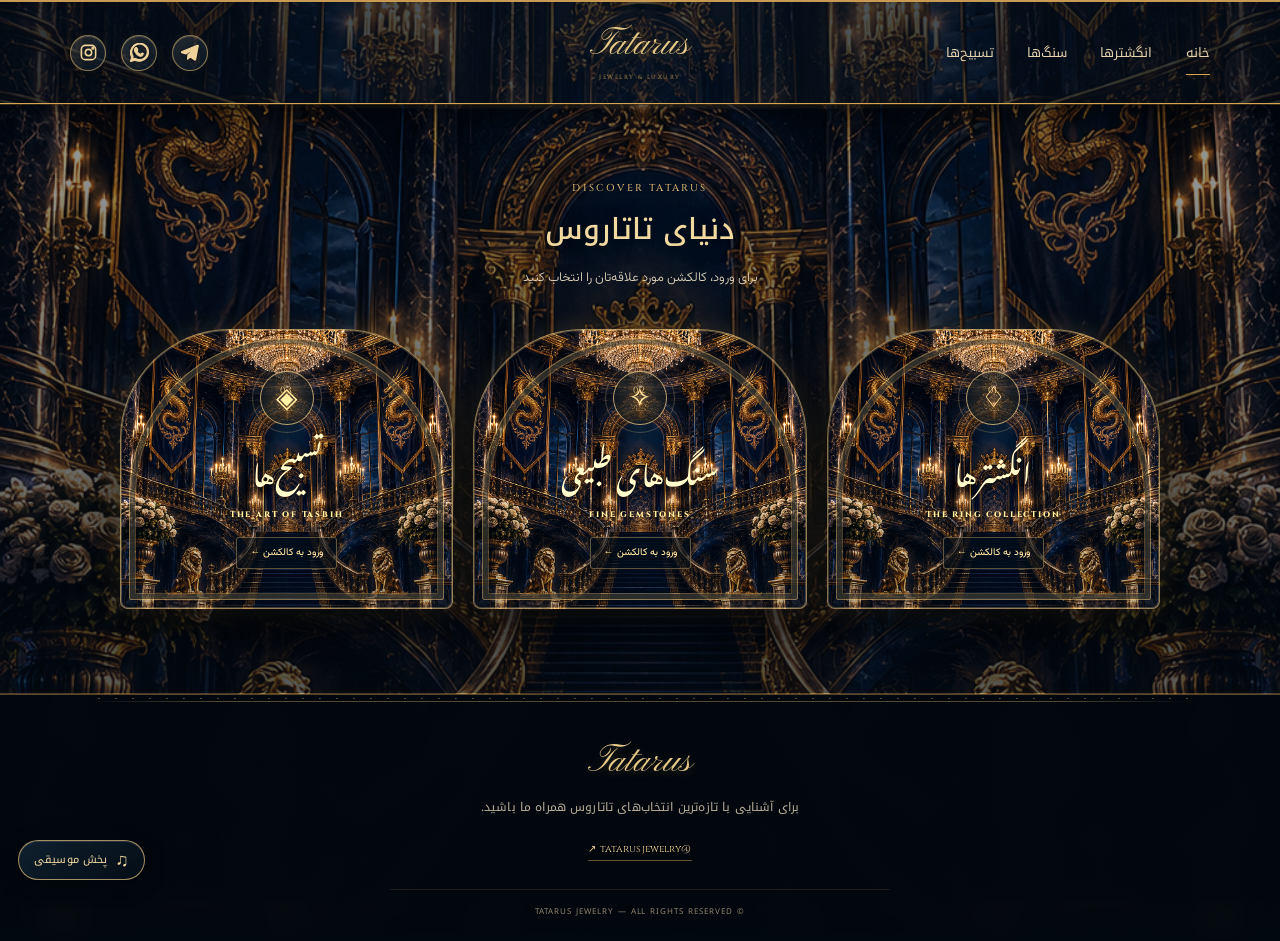
==== commit 4d5dbe62: "Enable shared Desert Oud player on homepage" ====
--- a/index.html
+++ b/index.html
@@ -30,4 +30,5 @@
 </div></section>
 </main>
 <footer id="contact"><a class="footer-wordmark" href="index.html">Tatarus</a><p>برای آشنایی با تازه‌ترین انتخاب‌های تاتاروس همراه ما باشید.</p><a class="footer-instagram" href="https://www.instagram.com/tatarusjewelry/" target="_blank" rel="noopener">@tatarusjewelry ↗</a><small>© TATARUS JEWELRY — ALL RIGHTS RESERVED</small></footer>
+<script src="script.js?v=7"></script>
 </body></html>
--- a/style.css
+++ b/style.css
@@ -1777,3 +1777,300 @@
   text-shadow:0 1px 5px rgba(0,0,0,.95),0 0 8px rgba(212,173,98,.28) !important;
   letter-spacing:1.8px !important;
 }
+
+/* TATAROS — refined gold social icons in the header */
+.site-header .socials{gap:13px !important;}
+.site-header .socials a{display:inline-flex !important;align-items:center;justify-content:center;width:27px;height:27px;color:#e3bd78 !important;transition:color .2s ease,transform .2s ease;}
+.site-header .socials a:hover{color:#fff0c9 !important;transform:translateY(-2px);}
+.site-header .socials svg{display:block;width:21px;height:21px;fill:currentColor;}
+@media(max-width:760px){.site-header .socials{gap:9px !important}.site-header .socials a{width:23px;height:23px}.site-header .socials svg{width:19px;height:19px}}
+
+/* TATAROS — premium jewelry-grade social icon treatment */
+.site-header .socials{
+  gap:15px !important;
+}
+.site-header .socials a{
+  position:relative !important;
+  width:36px !important;
+  height:36px !important;
+  border:1px solid rgba(222,184,112,.58) !important;
+  border-radius:50% !important;
+  background:linear-gradient(145deg,rgba(255,239,197,.13),rgba(9,28,47,.56)) !important;
+  color:#f0d39b !important;
+  box-shadow:inset 0 1px 0 rgba(255,255,255,.16),0 3px 12px rgba(0,0,0,.28),0 0 10px rgba(212,173,98,.08) !important;
+  transition:all .25s ease !important;
+}
+.site-header .socials a:hover{
+  color:#fff3d5 !important;
+  border-color:#f2d49a !important;
+  background:linear-gradient(145deg,rgba(212,173,98,.28),rgba(8,27,46,.82)) !important;
+  box-shadow:inset 0 1px 0 rgba(255,255,255,.22),0 5px 16px rgba(0,0,0,.35),0 0 14px rgba(212,173,98,.22) !important;
+  transform:translateY(-2px) !important;
+}
+.site-header .socials svg{
+  width:19px !important;
+  height:19px !important;
+  filter:drop-shadow(0 1px 2px rgba(0,0,0,.4));
+}
+@media(max-width:760px){
+  .site-header .socials{gap:8px !important}
+  .site-header .socials a{width:30px !important;height:30px !important}
+  .site-header .socials svg{width:16px !important;height:16px !important}
+}
+
+/* TATAROS TASBIH — deep emerald velvet with restrained gold arabesque atmosphere */
+.tasbih-page{
+  position:relative !important;
+  isolation:isolate !important;
+  background-color:#062b22 !important;
+  background-image:
+    radial-gradient(ellipse at 50% 8%,rgba(31,105,72,.42),transparent 48%),
+    radial-gradient(ellipse at 8% 52%,rgba(7,74,53,.30),transparent 42%),
+    radial-gradient(ellipse at 92% 78%,rgba(2,18,16,.48),transparent 48%),
+    repeating-linear-gradient(135deg,rgba(221,190,120,.025) 0 1px,transparent 1px 13px),
+    repeating-linear-gradient(45deg,rgba(0,0,0,.10) 0 2px,transparent 2px 15px),
+    linear-gradient(145deg,#0b3b2d 0%,#06291f 48%,#031b17 100%) !important;
+  background-attachment:scroll !important;
+}
+.tasbih-page > .catalog-intro,
+.tasbih-page > .tasbih-section,
+.tasbih-page > .tasbih-souvenir-section{
+  background:transparent !important;
+  background-color:transparent !important;
+  background-image:none !important;
+  box-shadow:none !important;
+}
+.tasbih-page > .catalog-intro{
+  border-bottom:1px solid rgba(218,184,112,.24) !important;
+}
+.tasbih-page .section-heading h2,
+.tasbih-page .catalog-intro h1{
+  text-shadow:0 2px 16px rgba(0,0,0,.52) !important;
+}
+.tasbih-page .tasbih-placeholder{
+  border-color:rgba(220,185,112,.48) !important;
+  box-shadow:0 12px 34px rgba(0,0,0,.32),inset 0 1px 0 rgba(255,255,255,.08) !important;
+}
+
+/* TATAROS TASBIH — flowing emerald silk, soft folds and luminous satin sheen */
+.tasbih-page{
+  background-color:#062a20 !important;
+  background-image:
+    radial-gradient(ellipse 70% 22% at 48% 12%,rgba(130,190,143,.22),transparent 72%),
+    linear-gradient(112deg,transparent 0%,rgba(173,211,169,.08) 12%,transparent 25%,rgba(0,0,0,.18) 39%,rgba(143,190,151,.13) 52%,transparent 66%,rgba(0,0,0,.20) 82%,transparent 100%),
+    linear-gradient(172deg,rgba(3,24,19,.15) 0%,rgba(70,130,91,.20) 18%,rgba(2,25,19,.38) 32%,rgba(90,151,108,.13) 47%,rgba(2,23,18,.40) 63%,rgba(73,132,92,.16) 80%,rgba(1,17,14,.30) 100%),
+    repeating-linear-gradient(92deg,rgba(255,255,255,.012) 0 1px,rgba(0,0,0,.018) 1px 3px,transparent 3px 6px),
+    radial-gradient(ellipse at 50% 45%,#104632 0%,#06291f 62%,#031812 100%) !important;
+  background-attachment:scroll !important;
+}
+.tasbih-page:before{
+  content:"";
+  position:absolute;
+  inset:0;
+  z-index:-1;
+  pointer-events:none;
+  opacity:.72;
+  background:
+    linear-gradient(158deg,transparent 0 16%,rgba(181,214,174,.07) 19%,rgba(0,0,0,.12) 24%,transparent 31%),
+    linear-gradient(18deg,transparent 0 37%,rgba(178,210,171,.06) 42%,rgba(0,0,0,.13) 48%,transparent 56%),
+    linear-gradient(165deg,transparent 0 70%,rgba(181,214,174,.06) 76%,rgba(0,0,0,.12) 82%,transparent 90%);
+}
+
+
+/* TASBIH PAGE ONLY — uploaded emerald silk artwork across header, content and footer */
+body.tasbih-site{
+  position:relative !important;
+  isolation:isolate !important;
+  background:transparent !important;
+}
+body.tasbih-site:before{
+  content:"" !important;
+  position:fixed !important;
+  inset:0 !important;
+  z-index:-2 !important;
+  pointer-events:none !important;
+  background:
+    linear-gradient(180deg,rgba(0,20,15,.30),rgba(0,20,15,.42) 48%,rgba(0,15,12,.50)),
+    url("IMG_3907.jpeg") center center / cover no-repeat !important;
+  opacity:1 !important;
+}
+body.tasbih-site:after{
+  content:"" !important;
+  position:fixed !important;
+  inset:0 !important;
+  z-index:-1 !important;
+  pointer-events:none !important;
+  background:linear-gradient(90deg,rgba(0,15,12,.12),transparent 48%,rgba(0,15,12,.12)) !important;
+}
+body.tasbih-site .site-header{
+  background:rgba(0,24,18,.48) !important;
+  backdrop-filter:blur(3px) !important;
+}
+body.tasbih-site .tasbih-page{
+  background:transparent !important;
+  background-color:transparent !important;
+  background-image:none !important;
+}
+body.tasbih-site .tasbih-page > .catalog-intro,
+body.tasbih-site .tasbih-page > .tasbih-section,
+body.tasbih-site .tasbih-page > .tasbih-souvenir-section{
+  background:transparent !important;
+  background-color:transparent !important;
+  background-image:none !important;
+}
+body.tasbih-site footer{
+  background:rgba(0,19,14,.48) !important;
+  backdrop-filter:blur(3px) !important;
+}
+
+
+/* GEMSTONES PAGE ONLY — IMG_3908 full-page gemstone backdrop */
+body.gemstones-site{
+  position:relative !important;
+  isolation:isolate !important;
+  background:transparent !important;
+}
+body.gemstones-site:before{
+  content:"" !important;
+  position:fixed !important;
+  inset:0 !important;
+  z-index:-2 !important;
+  pointer-events:none !important;
+  background:
+    linear-gradient(180deg,rgba(3,10,28,.34),rgba(3,10,28,.46) 50%,rgba(2,8,23,.54)),
+    url("IMG_3908.jpeg") center center / cover no-repeat !important;
+  opacity:1 !important;
+}
+body.gemstones-site:after{
+  content:"" !important;
+  position:fixed !important;
+  inset:0 !important;
+  z-index:-1 !important;
+  pointer-events:none !important;
+  background:linear-gradient(90deg,rgba(2,8,23,.13),transparent 50%,rgba(2,8,23,.13)) !important;
+}
+body.gemstones-site .site-header{
+  background:rgba(4,13,32,.48) !important;
+  backdrop-filter:blur(3px) !important;
+}
+body.gemstones-site .catalog-page,
+body.gemstones-site .catalog-intro,
+body.gemstones-site .gemstone-section,
+body.gemstones-site .gemstone-matte-section{
+  background:transparent !important;
+  background-color:transparent !important;
+  background-image:none !important;
+  box-shadow:none !important;
+}
+body.gemstones-site footer{
+  background:rgba(3,9,25,.52) !important;
+  backdrop-filter:blur(3px) !important;
+}
+
+
+/* CATALOG PAGES — refined smaller typography for a cleaner luxury layout */
+.catalog-page .catalog-intro h1{
+  font-size:clamp(20px,2.4vw,27px) !important;
+  line-height:1.9 !important;
+  font-weight:500 !important;
+  margin:4px 0 6px !important;
+}
+.catalog-page .catalog-intro > p:not(.eyebrow){
+  font-size:11px !important;
+  line-height:1.9 !important;
+}
+.catalog-page .section-heading h2{
+  font-size:17px !important;
+  line-height:1.9 !important;
+  font-weight:500 !important;
+}
+.catalog-page .section-heading > p:not(.eyebrow){
+  font-size:10px !important;
+  line-height:1.9 !important;
+}
+.catalog-page .gemstone-card b,
+.catalog-page .reel-caption b,
+.catalog-page .tasbih-placeholder b{
+  font-size:11px !important;
+  line-height:1.8 !important;
+  font-weight:500 !important;
+}
+.catalog-page .gemstone-card small,
+.catalog-page .reel-caption small{
+  font-size:6px !important;
+  letter-spacing:.06em !important;
+}
+.catalog-page .reel-open,
+.catalog-page .gemstone-card .text-link{
+  font-size:8px !important;
+}
+@media(max-width:760px){
+  .catalog-page .catalog-intro h1{font-size:19px !important;line-height:2 !important}
+  .catalog-page .catalog-intro > p:not(.eyebrow){font-size:10px !important}
+  .catalog-page .section-heading h2{font-size:14px !important;line-height:2 !important}
+  .catalog-page .section-heading > p:not(.eyebrow){font-size:9px !important}
+  .catalog-page .gemstone-card b,
+  .catalog-page .reel-caption b,
+  .catalog-page .tasbih-placeholder b{font-size:9px !important}
+  .catalog-page .gemstone-card small,
+  .catalog-page .reel-caption small{font-size:5px !important}
+}
+
+
+/* RINGS PAGE ONLY — IMG_3911 warm bronze and gold luxury frame */
+body.rings-site{
+  position:relative !important;
+  isolation:isolate !important;
+  background:transparent !important;
+}
+body.rings-site:before{
+  content:"" !important;
+  position:fixed !important;
+  inset:0 !important;
+  z-index:-2 !important;
+  pointer-events:none !important;
+  background:
+    linear-gradient(180deg,rgba(9,10,15,.30),rgba(9,10,15,.38) 50%,rgba(5,7,11,.48)),
+    url("IMG_3911.jpeg") center center / cover no-repeat !important;
+  opacity:1 !important;
+}
+body.rings-site:after{
+  content:"" !important;
+  position:fixed !important;
+  inset:0 !important;
+  z-index:-1 !important;
+  pointer-events:none !important;
+  background:linear-gradient(90deg,rgba(5,7,11,.12),transparent 50%,rgba(5,7,11,.12)) !important;
+}
+body.rings-site .site-header{
+  background:rgba(12,13,19,.48) !important;
+  backdrop-filter:blur(3px) !important;
+}
+body.rings-site .catalog-page,
+body.rings-site .catalog-intro,
+body.rings-site .rings-section{
+  background:transparent !important;
+  background-color:transparent !important;
+  background-image:none !important;
+  box-shadow:none !important;
+}
+body.rings-site footer{
+  background:rgba(8,9,14,.52) !important;
+  backdrop-filter:blur(3px) !important;
+}
+
+
+/* TATAROS — discreet gold Desert Oud music control */
+.tataros-music-toggle{
+  position:fixed;left:18px;bottom:20px;z-index:9999;
+  display:flex;align-items:center;gap:8px;
+  padding:10px 15px;border:1px solid rgba(225,190,119,.72);
+  border-radius:999px;color:#f3d9a2;
+  background:linear-gradient(145deg,rgba(16,34,49,.94),rgba(4,13,23,.96));
+  box-shadow:0 5px 22px rgba(0,0,0,.32),inset 0 1px 0 rgba(255,255,255,.12);
+  font:500 11px/1.5 "Noto Kufi Arabic","Vazirmatn",sans-serif;
+  cursor:pointer;backdrop-filter:blur(8px);
+}
+.tataros-music-toggle .music-icon{font-size:18px;line-height:1}
+.tataros-music-toggle.is-playing{border-color:#f1d18e;box-shadow:0 0 18px rgba(212,173,98,.22),0 5px 22px rgba(0,0,0,.32)}
+@media(max-width:760px){.tataros-music-toggle{left:12px;bottom:14px;padding:9px 12px;font-size:10px}}
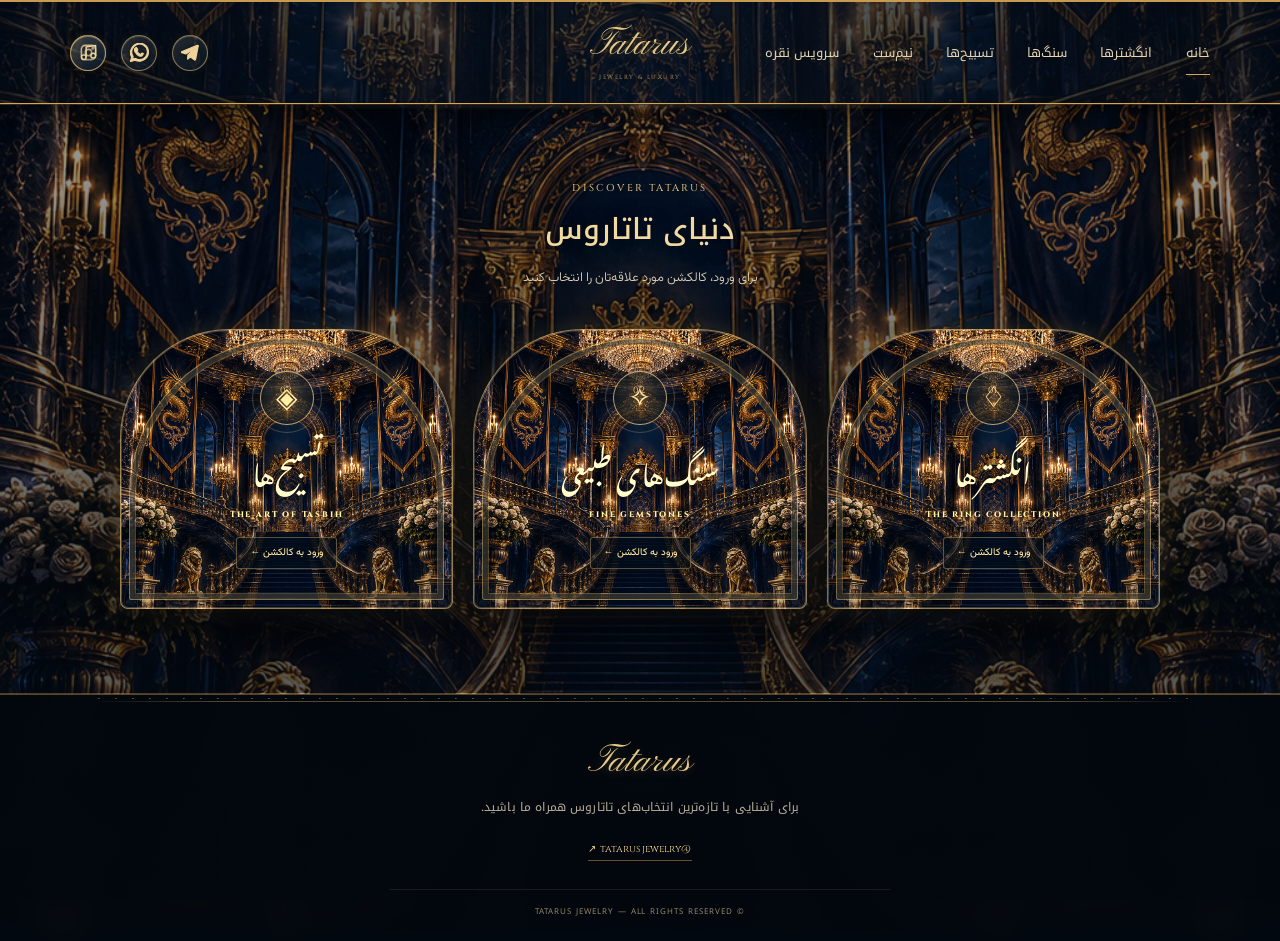
==== commit 2614938e: "Add two jewelry collections to homepage" ====
--- a/index.html
+++ b/index.html
@@ -14,7 +14,7 @@
 <body>
 <header class="site-header" id="home">
   <a class="wordmark" href="index.html"><span>Tatarus</span><small>JEWELRY &amp; LUXURY</small></a>
-  <nav class="main-nav" aria-label="منوی اصلی"><a class="active" href="index.html">خانه</a><a href="rings.html">انگشترها</a><a href="gemstones.html">سنگ‌ها</a><a href="tasbih.html">تسبیح‌ها</a></nav>
+  <nav class="main-nav" aria-label="منوی اصلی"><a class="active" href="index.html">خانه</a><a href="rings.html">انگشترها</a><a href="gemstones.html">سنگ‌ها</a><a href="tasbih.html">تسبیح‌ها</a><a href="nimset.html">نیم‌ست</a><a href="silver-sets.html">سرویس نقره</a></nav>
   <div class="socials" aria-label="شبکه‌های اجتماعی">
     <a href="https://www.instagram.com/tatarusjewelry/" target="_blank" rel="noopener" aria-label="Instagram" title="Instagram"><svg viewBox="0 0 24 24" aria-hidden="true"><rect x="3" y="3" width="18" height="18" rx="5" fill="none" stroke="currentColor" stroke-width="2"/><circle cx="12" cy="12" r="4" fill="none" stroke="currentColor" stroke-width="2"/><circle cx="17.5" cy="6.5" r="1.2" fill="currentColor"/></svg></a>
     <a href="https://wa.me/989373310885" target="_blank" rel="noopener" aria-label="WhatsApp" title="WhatsApp"><svg viewBox="0 0 24 24" aria-hidden="true"><path fill="currentColor" d="M20.5 3.5A11.8 11.8 0 0 0 2 17.7L.5 23.5l6-1.6A11.8 11.8 0 0 0 20.5 3.5ZM12 21a9.8 9.8 0 0 1-5-1.4l-.4-.2-3.5.9.9-3.4-.2-.4A9.8 9.8 0 1 1 12 21Zm5.4-7.3c-.3-.2-1.7-.9-2-.9s-.5-.2-.7.2-.8.9-1 1.1-.4.2-.7.1a8 8 0 0 1-2.4-1.5 9 9 0 0 1-1.7-2.1c-.2-.3 0-.5.2-.7l.5-.6.2-.5-.1-.5-.9-2.1c-.2-.5-.5-.4-.7-.4h-.6c-.2 0-.5.1-.8.4s-1.1 1.1-1.1 2.6 1.1 3 1.2 3.2a11 11 0 0 0 4.2 4c.6.3 1.1.5 1.5.6.6.2 1.2.2 1.6.1.5-.1 1.7-.7 1.9-1.4.2-.7.2-1.3.1-1.4s-.3-.2-.6-.4Z"/></svg></a>
--- a/style.css
+++ b/style.css
@@ -2061,16 +2061,18 @@
 
 
 /* TATAROS — discreet gold Desert Oud music control */
-.tataros-music-toggle{
-  position:fixed;left:18px;bottom:20px;z-index:9999;
-  display:flex;align-items:center;gap:8px;
-  padding:10px 15px;border:1px solid rgba(225,190,119,.72);
-  border-radius:999px;color:#f3d9a2;
-  background:linear-gradient(145deg,rgba(16,34,49,.94),rgba(4,13,23,.96));
-  box-shadow:0 5px 22px rgba(0,0,0,.32),inset 0 1px 0 rgba(255,255,255,.12);
-  font:500 11px/1.5 "Noto Kufi Arabic","Vazirmatn",sans-serif;
-  cursor:pointer;backdrop-filter:blur(8px);
-}
-.tataros-music-toggle .music-icon{font-size:18px;line-height:1}
-.tataros-music-toggle.is-playing{border-color:#f1d18e;box-shadow:0 0 18px rgba(212,173,98,.22),0 5px 22px rgba(0,0,0,.32)}
-@media(max-width:760px){.tataros-music-toggle{left:12px;bottom:14px;padding:9px 12px;font-size:10px}}
+.site-header{position:relative !important}
+.site-header .tataros-music-toggle{
+  position:absolute !important;left:5.5% !important;right:auto !important;top:50% !important;
+  transform:translateY(-50%) !important;z-index:20 !important;
+  display:inline-flex !important;align-items:center !important;justify-content:center !important;
+  width:36px !important;height:36px !important;padding:0 !important;margin:0 !important;
+  border:1px solid rgba(222,184,112,.58) !important;border-radius:50% !important;
+  background:linear-gradient(145deg,rgba(255,239,197,.13),rgba(9,28,47,.56)) !important;
+  color:#f0d39b !important;
+  box-shadow:inset 0 1px 0 rgba(255,255,255,.16),0 3px 12px rgba(0,0,0,.28),0 0 10px rgba(212,173,98,.08) !important;
+  cursor:pointer;vertical-align:middle;transition:all .25s ease !important;
+}
+.site-header .tataros-music-toggle .music-icon{display:block;width:19px;height:19px;fill:none;stroke:currentColor;stroke-width:1.8}
+.site-header .tataros-music-toggle.is-playing{color:#fff3d5 !important;border-color:#f2d49a !important;box-shadow:inset 0 1px 0 rgba(255,255,255,.22),0 5px 16px rgba(0,0,0,.35),0 0 14px rgba(212,173,98,.22) !important}
+@media(max-width:760px){.site-header .tataros-music-toggle{left:4% !important;width:30px !important;height:30px !important}.site-header .tataros-music-toggle .music-icon{width:16px;height:16px}}
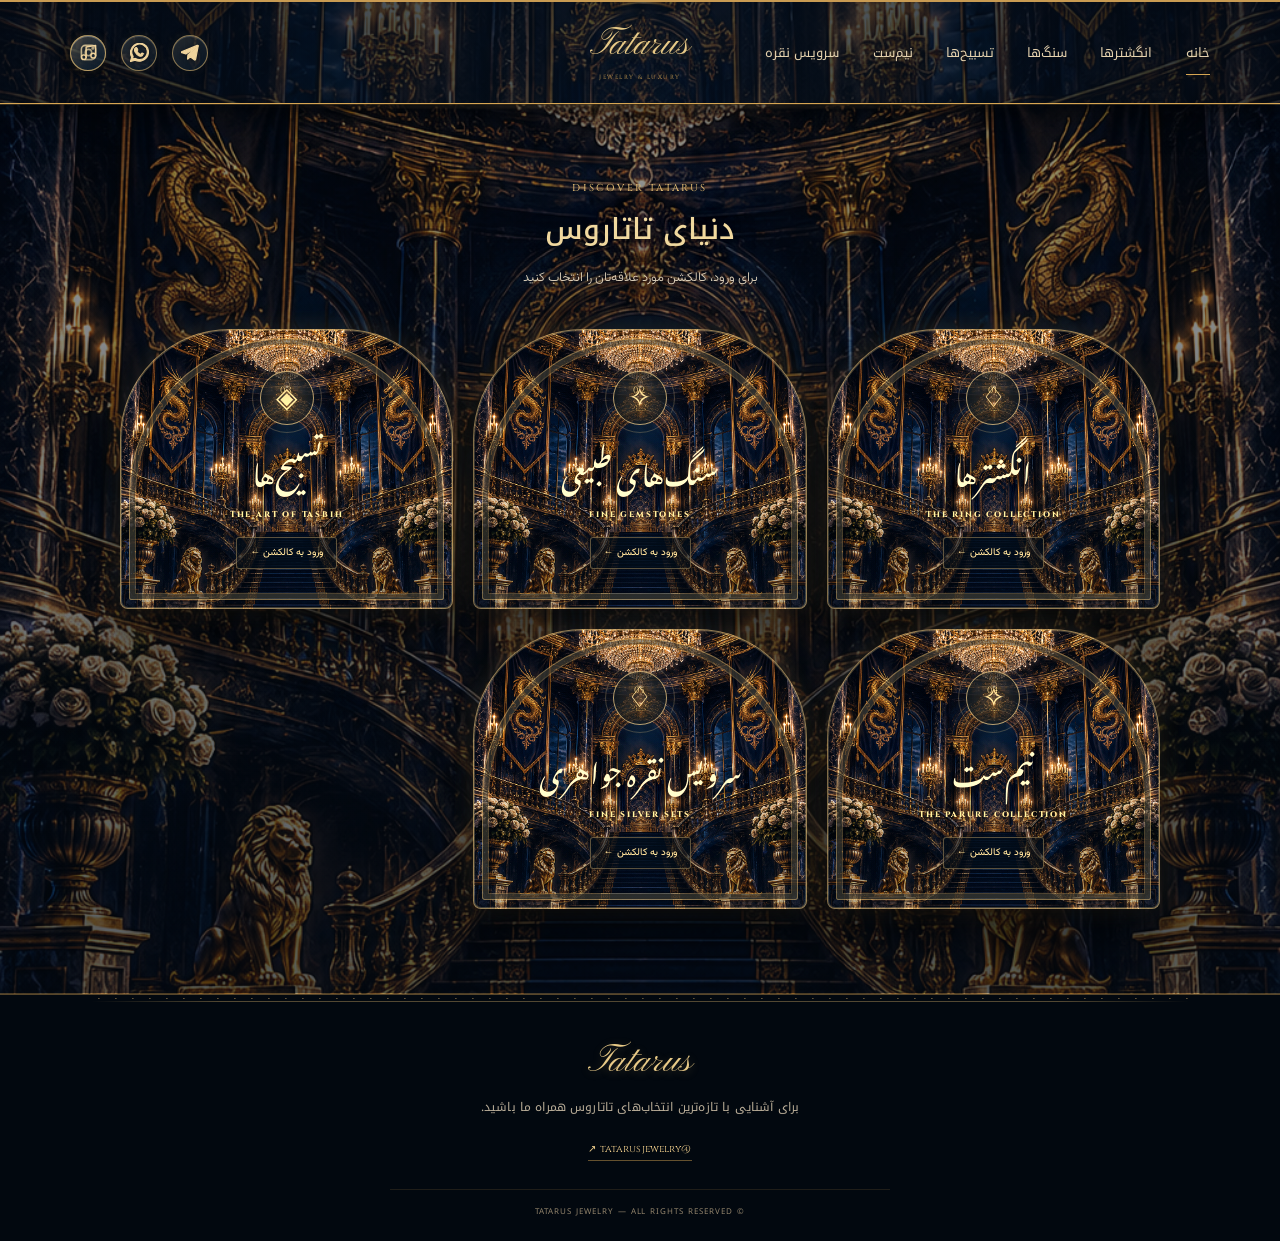
==== commit f3d32e0c: "Add parure and silver set collection entrance cards" ====
--- a/index.html
+++ b/index.html
@@ -27,6 +27,8 @@
 <a class="category-door rings-door" href="rings.html"><span class="door-number">01</span><span class="door-symbol">♢</span><b>انگشترها</b><small>THE RING COLLECTION</small><i>ورود به کالکشن ←</i></a>
 <a class="category-door stones-door" href="gemstones.html"><span class="door-number">02</span><span class="door-symbol">✧</span><b>سنگ‌های طبیعی</b><small>FINE GEMSTONES</small><i>ورود به کالکشن ←</i></a>
 <a class="category-door tasbih-door" href="tasbih.html"><span class="door-number">03</span><span class="door-symbol">◈</span><b>تسبیح‌ها</b><small>THE ART OF TASBIH</small><i>ورود به کالکشن ←</i></a>
+<a class="category-door nimset-door" href="nimset.html"><span class="door-number">04</span><span class="door-symbol">✧</span><b>نیم‌ست</b><small>THE PARURE COLLECTION</small><i>ورود به کالکشن ←</i></a>
+<a class="category-door silver-sets-door" href="silver-sets.html"><span class="door-number">05</span><span class="door-symbol">♢</span><b>سرویس نقره جواهری</b><small>FINE SILVER SETS</small><i>ورود به کالکشن ←</i></a>
 </div></section>
 </main>
 <footer id="contact"><a class="footer-wordmark" href="index.html">Tatarus</a><p>برای آشنایی با تازه‌ترین انتخاب‌های تاتاروس همراه ما باشید.</p><a class="footer-instagram" href="https://www.instagram.com/tatarusjewelry/" target="_blank" rel="noopener">@tatarusjewelry ↗</a><small>© TATARUS JEWELRY — ALL RIGHTS RESERVED</small></footer>
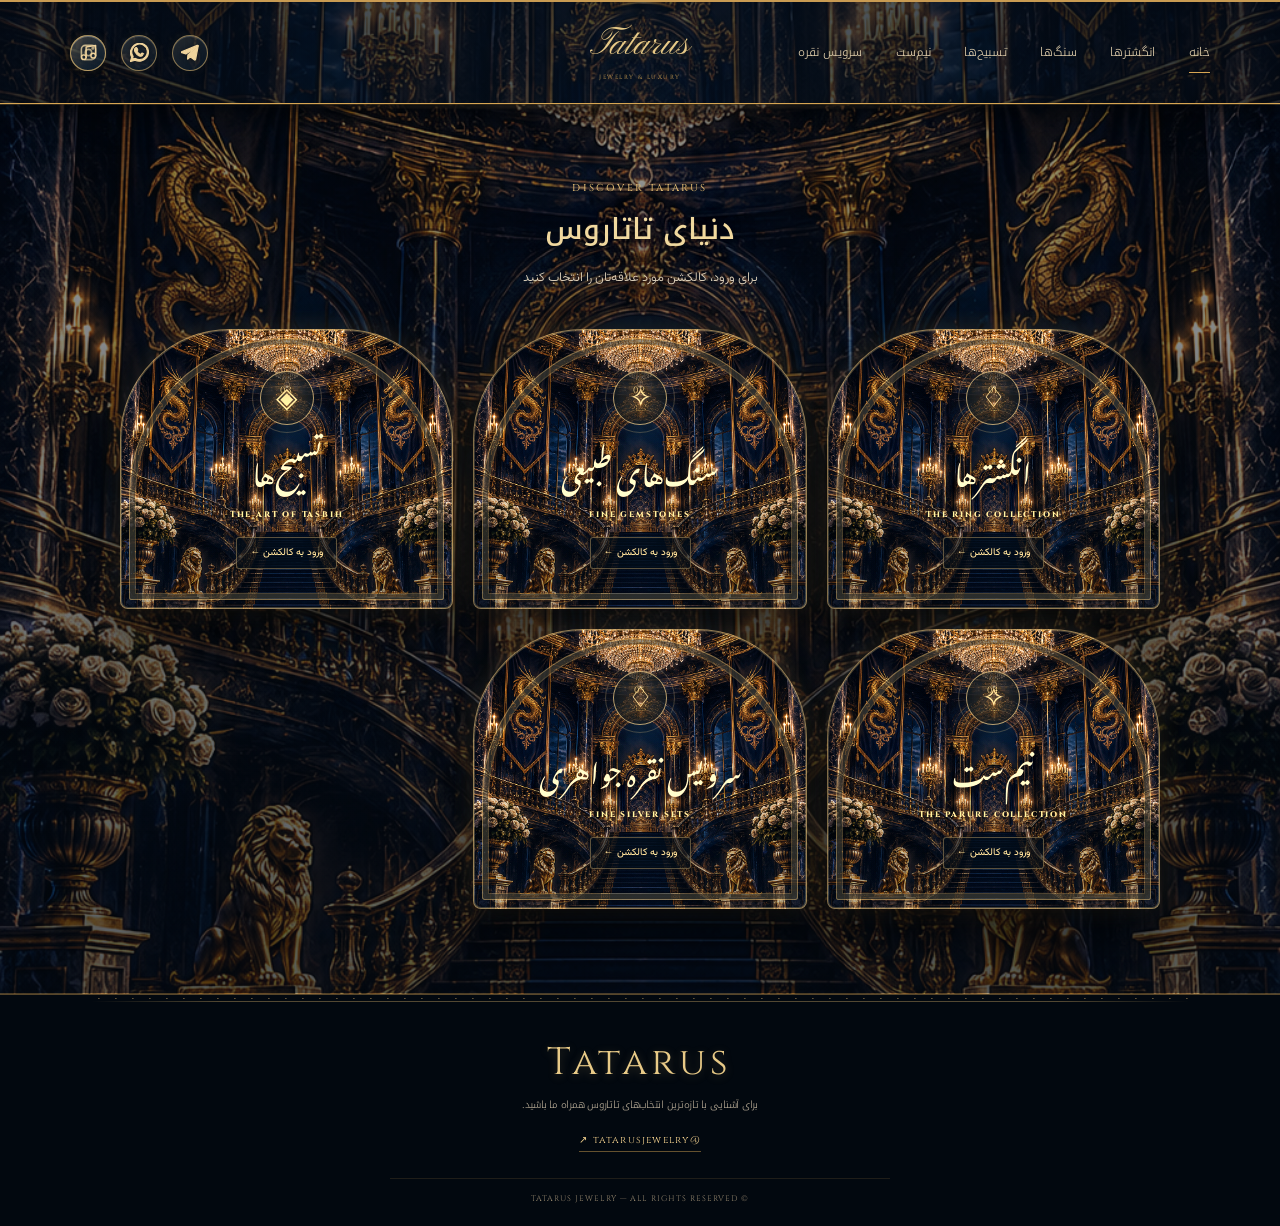
==== commit 39543b39: "Refresh stylesheet cache for refined Kufic typography" ====
--- a/index.html
+++ b/index.html
@@ -9,7 +9,7 @@
   <link rel="preconnect" href="https://fonts.googleapis.com">
   <link rel="preconnect" href="https://fonts.gstatic.com" crossorigin>
   <link href="https://fonts.googleapis.com/css2?family=Cinzel:wght@400;500;600;700&family=Pinyon+Script&family=Great+Vibes&family=Katibeh&family=Noto+Nastaliq+Urdu&family=Noto+Kufi+Arabic:wght@400;500;600;700&family=Vazirmatn:wght@300;400;500;600;700&display=swap" rel="stylesheet">
-  <link rel="stylesheet" href="style.css?v=47">
+  <link rel="stylesheet" href="style.css?v=49">
 </head>
 <body>
 <header class="site-header" id="home">
@@ -32,5 +32,5 @@
 </div></section>
 </main>
 <footer id="contact"><a class="footer-wordmark" href="index.html">Tatarus</a><p>برای آشنایی با تازه‌ترین انتخاب‌های تاتاروس همراه ما باشید.</p><a class="footer-instagram" href="https://www.instagram.com/tatarusjewelry/" target="_blank" rel="noopener">@tatarusjewelry ↗</a><small>© TATARUS JEWELRY — ALL RIGHTS RESERVED</small></footer>
-<script src="script.js?v=7"></script>
+<script src="script.js?v=8"></script>
 </body></html>
--- a/style.css
+++ b/style.css
@@ -2076,3 +2076,151 @@
 .site-header .tataros-music-toggle .music-icon{display:block;width:19px;height:19px;fill:none;stroke:currentColor;stroke-width:1.8}
 .site-header .tataros-music-toggle.is-playing{color:#fff3d5 !important;border-color:#f2d49a !important;box-shadow:inset 0 1px 0 rgba(255,255,255,.22),0 5px 16px rgba(0,0,0,.35),0 0 14px rgba(212,173,98,.22) !important}
 @media(max-width:760px){.site-header .tataros-music-toggle{left:4% !important;width:30px !important;height:30px !important}.site-header .tataros-music-toggle .music-icon{width:16px;height:16px}}
+
+/* GEMSTONES COLLECTION — final responsive and navy/gold refinement */
+body.gemstones-site:before{
+  background:
+    radial-gradient(ellipse at 50% 16%,rgba(212,173,98,.08),transparent 54%),
+    linear-gradient(180deg,rgba(3,10,28,.70),rgba(3,10,28,.79) 48%,rgba(2,8,23,.86)),
+    url("IMG_3908.jpeg") center center / cover no-repeat !important;
+}
+body.gemstones-site .gemstone-grid{
+  width:min(100%,1040px) !important;
+  margin:24px auto 20px !important;
+  display:grid !important;
+  grid-template-columns:repeat(4,minmax(0,1fr)) !important;
+  gap:15px !important;
+}
+body.gemstones-site .gemstone-card-refined{
+  width:100% !important;
+  height:auto !important;
+  min-height:148px !important;
+  padding:16px 12px 14px !important;
+  gap:5px !important;
+  border:1px solid rgba(222,184,112,.62) !important;
+  border-radius:3px !important;
+  background:
+    radial-gradient(ellipse at 50% 20%,color-mix(in srgb,var(--stone) 24%,transparent),transparent 72%),
+    linear-gradient(145deg,rgba(13,31,49,.97),rgba(4,13,24,.97)) !important;
+  box-shadow:inset 0 1px 0 rgba(255,238,198,.12),0 7px 18px rgba(0,0,0,.42) !important;
+}
+body.gemstones-site .gemstone-card-refined:before{
+  inset:6px !important;
+  border:1px solid rgba(243,217,154,.25) !important;
+}
+body.gemstones-site .gemstone-card-refined b{
+  color:#f3d99a !important;
+  font-size:13px !important;
+  line-height:1.75 !important;
+  white-space:normal !important;
+}
+body.gemstones-site .gemstone-card-refined small{
+  color:#d7b979 !important;
+  font-size:7px !important;
+  line-height:1.5 !important;
+  letter-spacing:.08em !important;
+}
+body.gemstones-site .gemstone-crystal{
+  width:32px !important;
+  height:37px !important;
+  margin:0 auto 4px !important;
+}
+body.gemstones-site .gemstone-note{
+  position:relative;
+  z-index:1;
+  max-width:29ch;
+  margin:3px 0 0;
+  color:#d8cbb3;
+  font-size:10px;
+  font-weight:300;
+  line-height:1.95;
+  text-align:center;
+}
+@media(min-width:761px) and (max-width:1050px){
+  body.gemstones-site .gemstone-grid{
+    grid-template-columns:repeat(3,minmax(0,1fr)) !important;
+    gap:12px !important;
+  }
+}
+@media(max-width:760px){
+  body.gemstones-site .gemstone-grid{
+    width:min(100%,540px) !important;
+    grid-template-columns:repeat(2,minmax(0,1fr)) !important;
+    gap:10px !important;
+    margin:18px auto 16px !important;
+  }
+  body.gemstones-site .gemstone-card-refined{
+    min-height:142px !important;
+    padding:13px 8px 12px !important;
+  }
+  body.gemstones-site .gemstone-card-refined b{
+    font-size:11px !important;
+  }
+  body.gemstones-site .gemstone-card-refined small{
+    font-size:6px !important;
+  }
+  body.gemstones-site .gemstone-crystal{
+    width:27px !important;
+    height:31px !important;
+  }
+  body.gemstones-site .gemstone-note{
+    max-width:25ch;
+    font-size:9px;
+    line-height:1.85;
+  }
+}
+
+
+/* TATARUS TYPOGRAPHY — delicate geometric Kufic across every page */
+body,
+body :is(h1,h2,h3,h4,h5,p,a,button,small,b,strong,li,label,input,textarea,nav,section,footer,span,i){
+  font-family:"Noto Kufi Arabic","Vazirmatn",Tahoma,sans-serif !important;
+  font-weight:300 !important;
+  letter-spacing:-.025em !important;
+}
+body{font-size:13px !important;line-height:2.05 !important}
+.site-header .main-nav a{font-size:12px !important;font-weight:300 !important;line-height:1.9 !important}
+.hero h1,
+.catalog-page .catalog-intro h1{
+  font-size:clamp(19px,2.1vw,24px) !important;
+  font-weight:400 !important;
+  line-height:1.9 !important;
+  letter-spacing:-.04em !important;
+}
+.hero-subtitle,.hero-description{font-size:13px !important;font-weight:300 !important;line-height:2.1 !important}
+.section-heading h2,.collection h2,.story h2,
+.catalog-page .section-heading h2{
+  font-size:16px !important;
+  font-weight:400 !important;
+  line-height:1.9 !important;
+  letter-spacing:-.035em !important;
+}
+.section-heading>p:last-child,
+.catalog-page .catalog-intro>p:not(.eyebrow),
+.catalog-page .section-heading>p:not(.eyebrow){font-size:10px !important;font-weight:300 !important}
+.category-door b,.collection-card b,.promise-item b,
+.catalog-page .gemstone-card b,.catalog-page .reel-caption b,
+.catalog-page .tasbih-placeholder b,.gemstone-card-refined b{
+  font-size:11px !important;font-weight:400 !important;line-height:1.85 !important;
+}
+.category-door i,.text-link,footer p{font-size:10px !important;font-weight:300 !important}
+.promise-item small{font-size:9px !important;font-weight:300 !important}
+.catalog-page .catalog-intro h1{font-size:20px !important;font-weight:400 !important}
+.wordmark span,.wordmark small,.footer-wordmark,.eyebrow,
+.art-caption,.hero-index,.collection-card small,
+.category-door small,.footer-instagram,footer small{
+  font-family:"Cinzel",Georgia,serif !important;
+  font-weight:400 !important;
+  letter-spacing:.12em !important;
+}
+@media(max-width:760px){
+  body{font-size:12px !important;line-height:2 !important}
+  .site-header .main-nav a{font-size:11px !important}
+  .hero h1{font-size:19px !important;line-height:2 !important}
+  .hero-subtitle,.hero-description{font-size:12px !important}
+  .section-heading h2,.collection h2,.story h2,
+  .catalog-page .section-heading h2{font-size:14px !important}
+  .category-door b,.collection-card b,.promise-item b,
+  .catalog-page .gemstone-card b,.catalog-page .reel-caption b,
+  .catalog-page .tasbih-placeholder b,.gemstone-card-refined b{font-size:10px !important}
+}
